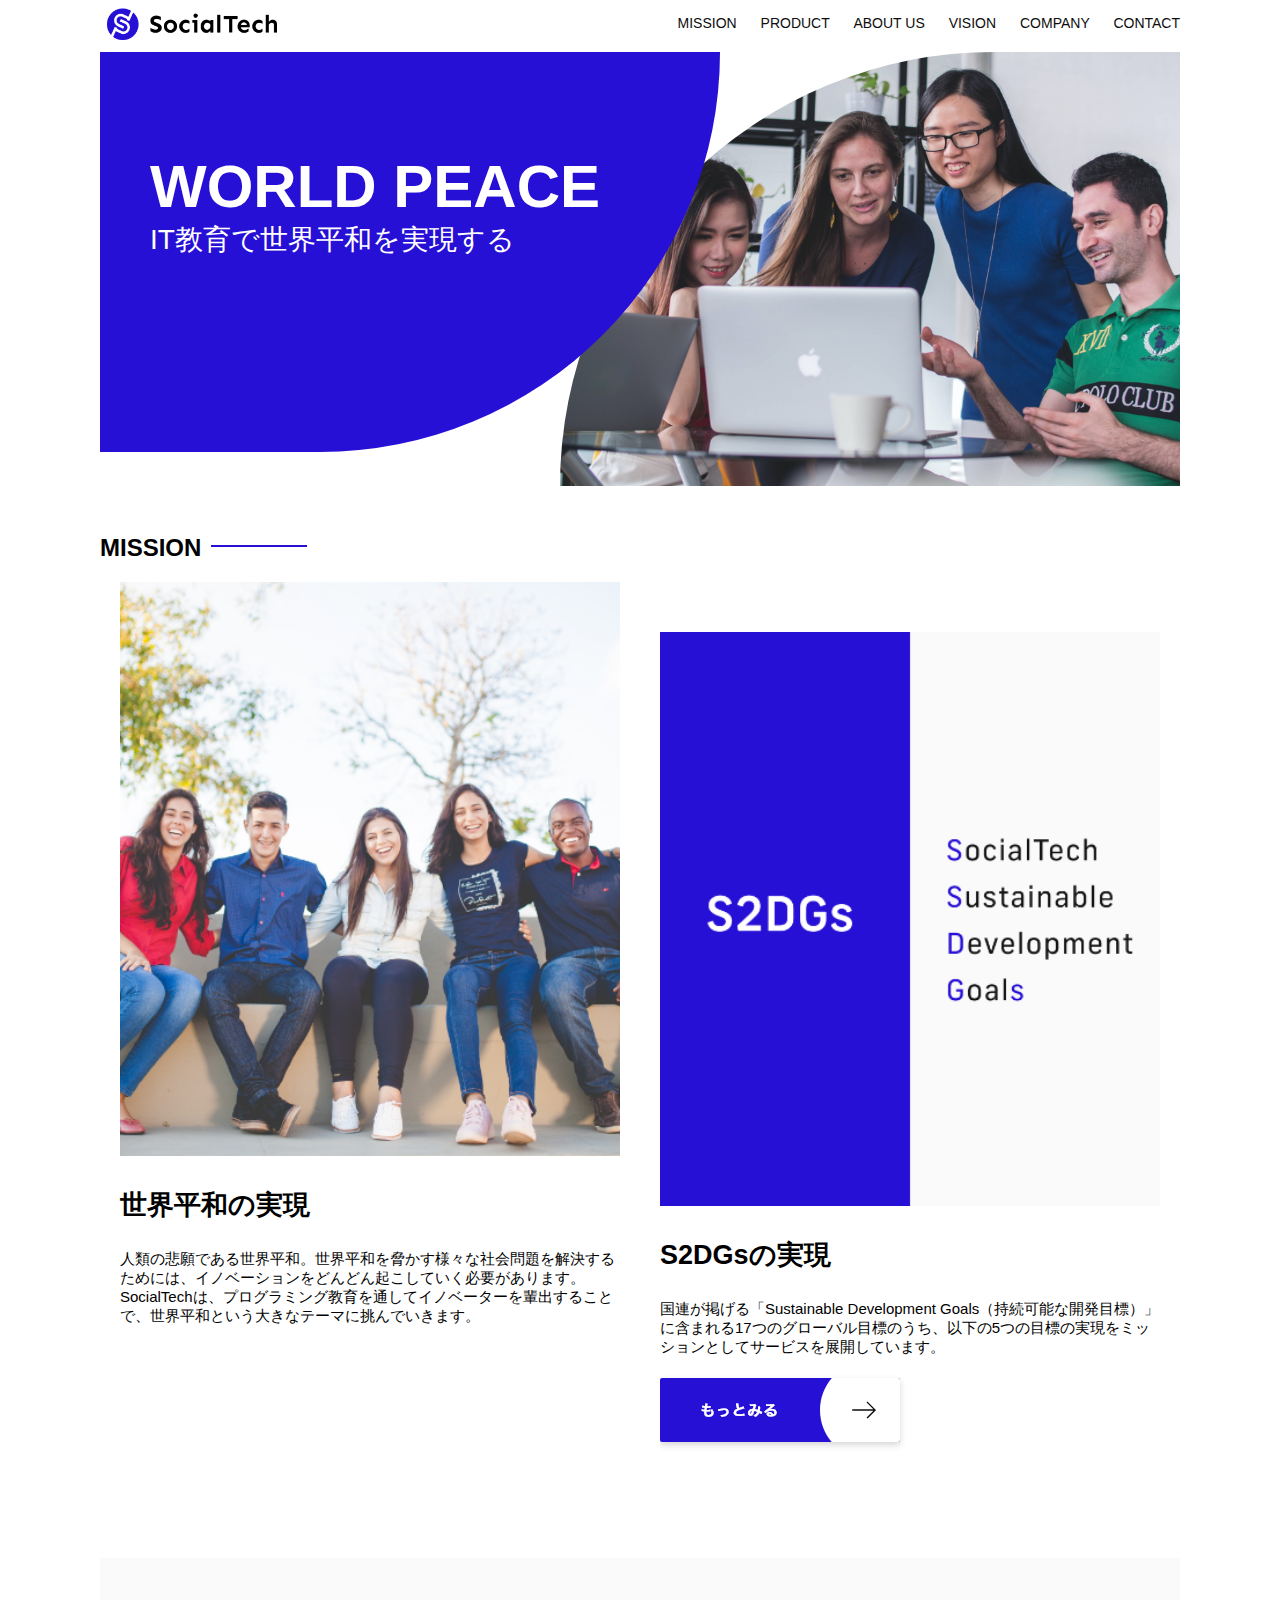
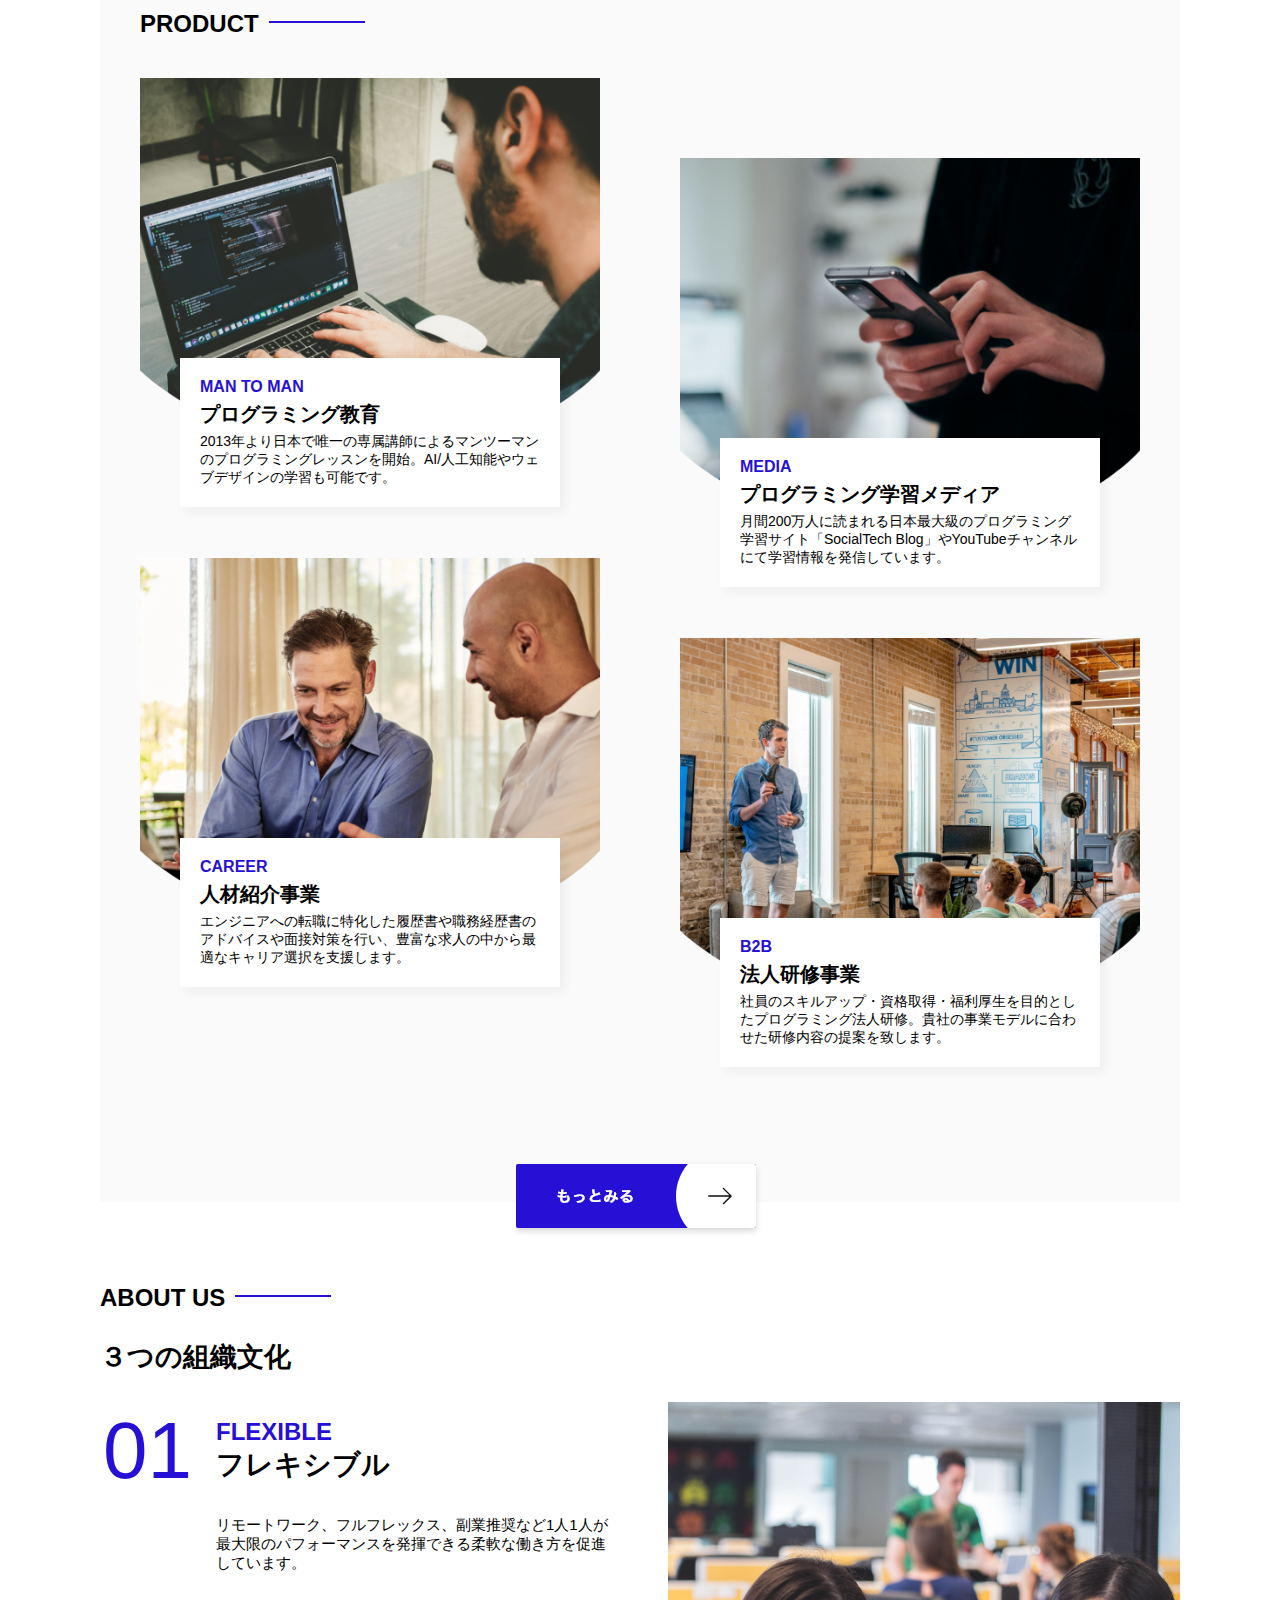
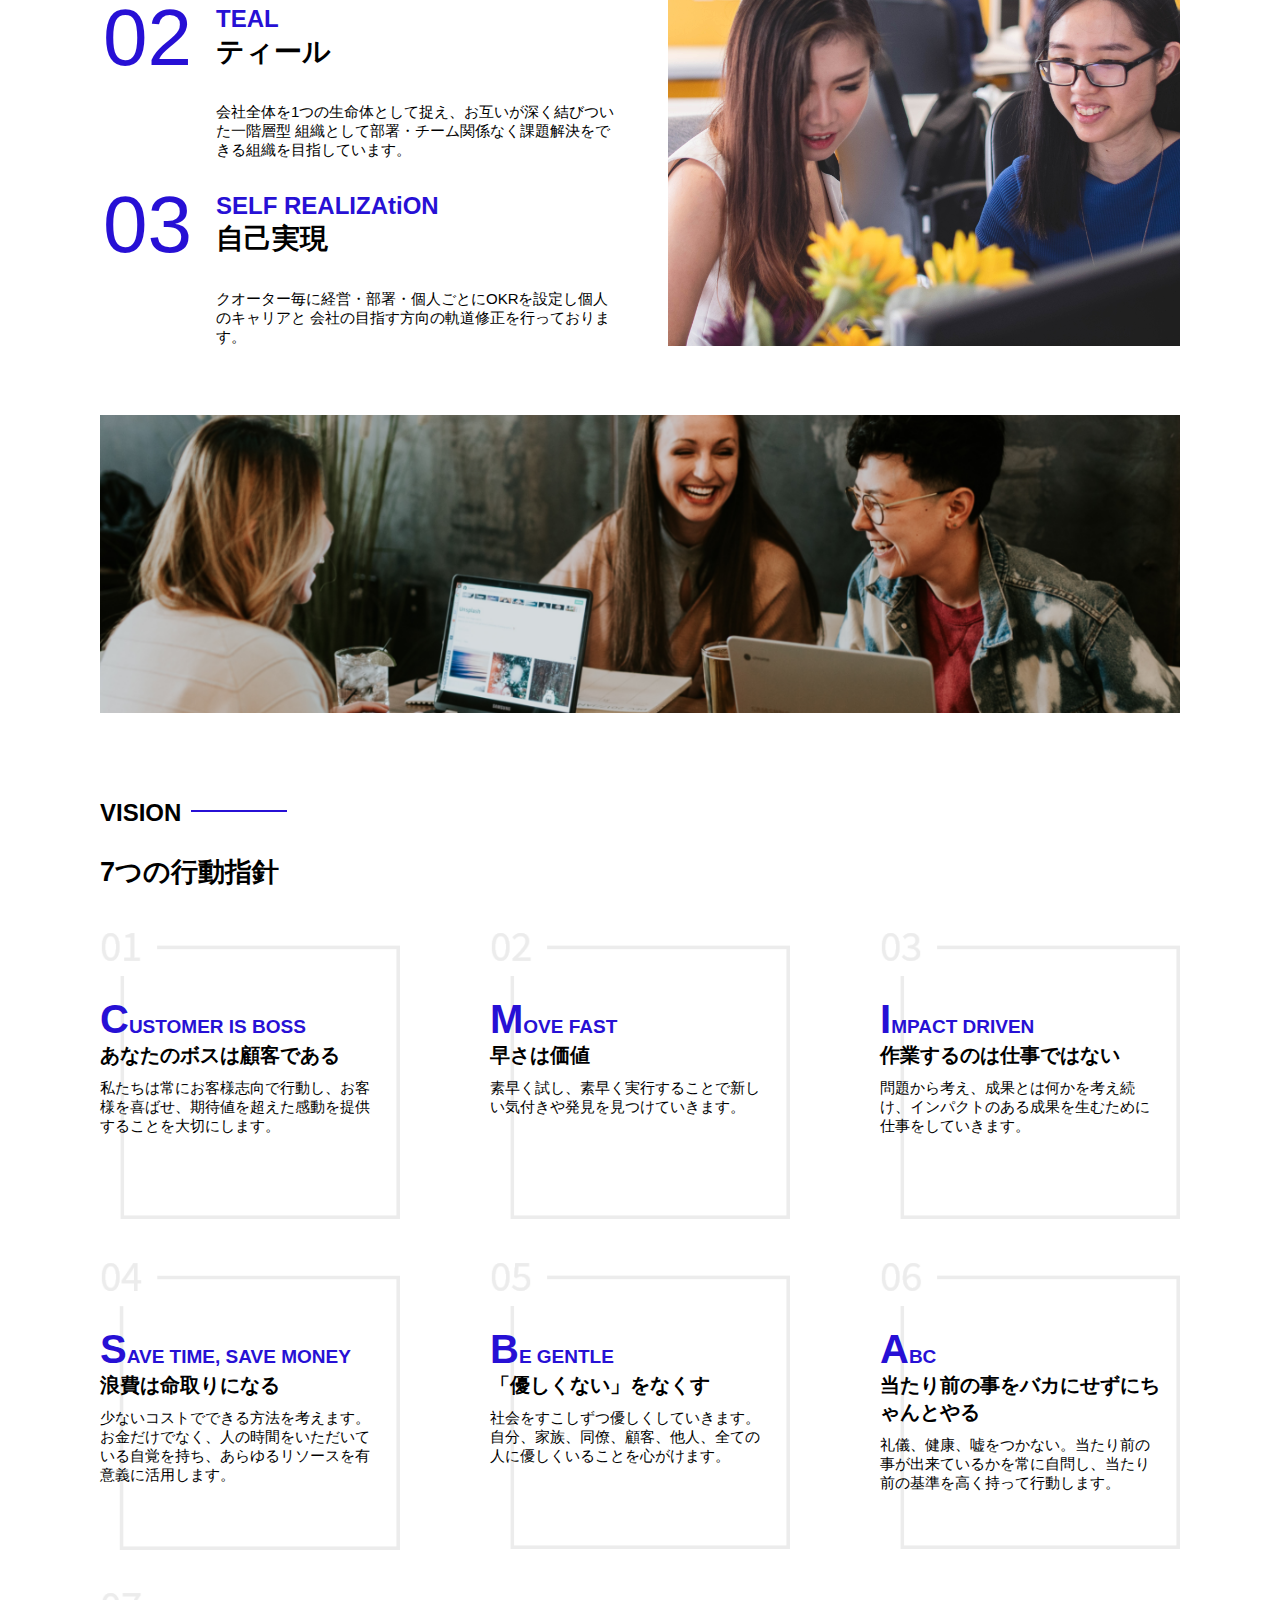
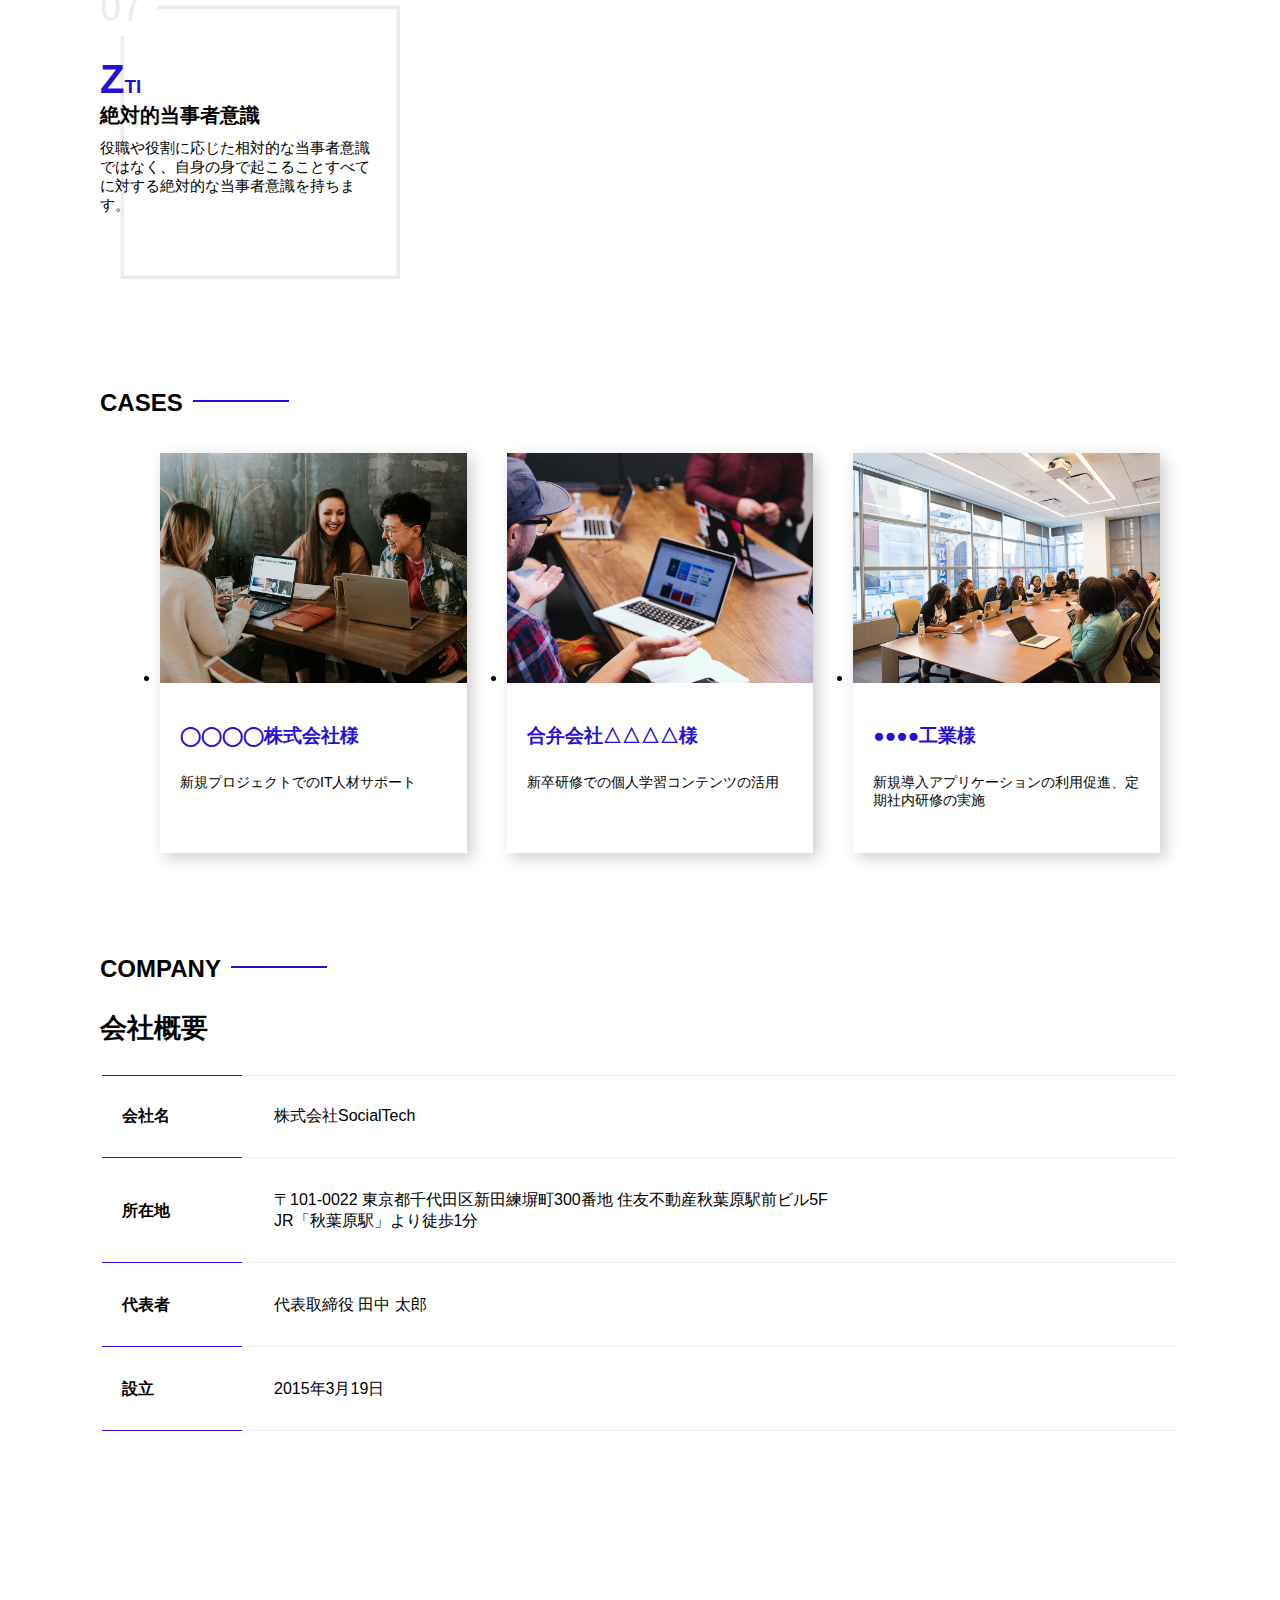
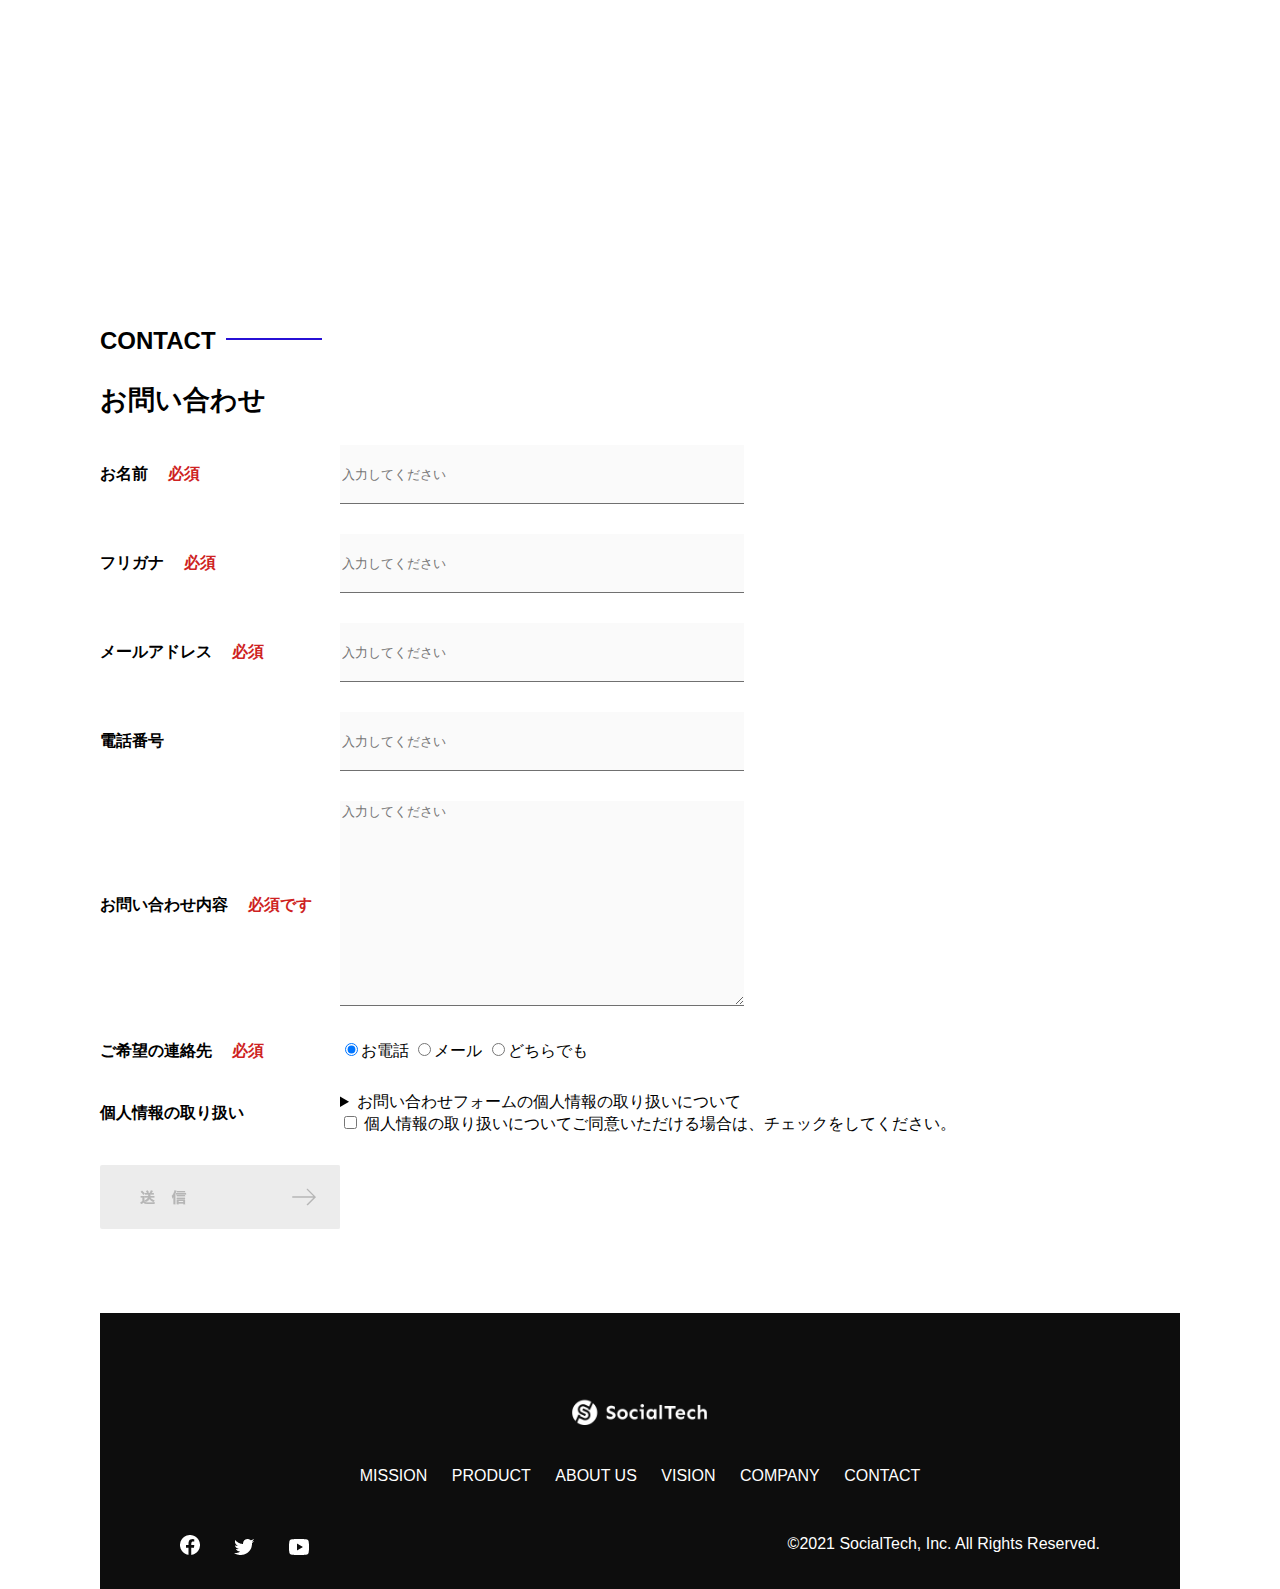
==== kadai_tutorial_output/index.html @ f94f22fb "アップロード" ====
<!DOCTYPE html>
<html>

  <head>
    <title>SocialTech</title>
    <meta charset="UTF-8">
    <meta name="description" content="SocialTechはEdTech業界のリーディングカンパニーを目指します。">
    <meta name="viewport" content="width=device-width, initial-scale=1.0">
    <link rel="stylesheet" href="style.css">
  </head>
  
  <body>
    <!-- ヘッダー -->
    <header>
      <!-- ロゴ -->
      <a href="index.html" id="logo"><img src="images/logo.png" alt="トップページに戻る"></a>
      <!-- PC用ナビゲーション -->
      <nav id="nav-pc">
        <a href="mission.html">MISSION</a>
        <a href="product.html">PRODUCT</a>
        <a href="index.html#aboutus">ABOUT US</a>
        <a href="index.html#vision">VISION</a>
        <a href="index.html#company">COMPANY</a>
        <a href="index.html#contact">CONTACT</a>
      </nav>
      <!-- スマホ用メニューボタン -->
      <img id="menu-sp" src="images/button-menu.png" alt="ナビゲーションを開く" onclick="document.getElementById('nav-sp').style.display = 'block'">
    
       <!-- スマホ用ナビゲーション -->
      <nav id="nav-sp">
        <img id="close" src="images/button-close.png" alt="ナビゲーションを閉じる" onclick="document.getElementById('nav-sp').style.display = 'none'">
        <a id="logo-sp" href="index.html" onclick="document.getElementById('nav-sp').style.display = 'none'"><img src="images/logo-sp.png" alt="トップページに戻る"></a>
        <a class="menu" href="mission.html" onclick="document.getElementById('nav-sp').style.display = 'none'">MISSION</a>
        <a class="menu" href="product.html" onclick="document.getElementById('nav-sp').style.display = 'none'">PRODUCT</a>
        <a class="menu" href="index.html#aboutus" onclick="document.getElementById('nav-sp').style.display = 'none'">ABOUTUS</a>
        <a class="menu" href="index.html#vision" onclick="document.getElementById('nav-sp').style.display = 'none'">VISION</a>
        <a class="menu" href="index.html#company" onclick="document.getElementById('nav-sp').style.display = 'none'">COMPANY</a>
        <a class="menu" href="index.html#contact" onclick="document.getElementById('nav-sp').style.display = 'none'">CONTACT</a>
        <div id="sns">
          <a href="https://www.facebook.com/sejuku2013"><img src="images/button-facebook.png" alt="Facebookのリンク"></a>
          <a href="https://twitter.com/samuraijuku"><img src="images/button-twitter.png" alt="Twitterのリンク"></a>
          <a href="https://www.youtube.com/channel/UCCFOQO5aDK0xXam4cUQXT8g"><img src="images/button-youtube.png" alt="YouTubeのリンク"></a>
        </div>
      </nav>
    </header>
    <!-- メイン -->
    <main>
      <article>
        <!-- メインビジュアル -->
        <section id="main-visual">
          <div id="main-message">
            <h1>WORLD PEACE</h1>
            <p>IT教育で世界平和を実現する</p>
          </div>
          <img src="images/index/index-main.png" alt="PCの周りに集まる多国籍の仲間たち">
        </section>
        <!-- ミッション -->
        <section id="mission">
          <h2 class="index-h2">MISSION</h2>
          <div id="mission-flex">
            <div>
              <img id="mission-photo" src="images/index/index-mission.png" alt="屋外のベンチで写真を撮影する多国籍の仲間たち">
              <h3>世界平和の実現</h3>
              <p>
                人類の悲願である世界平和。世界平和を脅かす様々な社会問題を解決するためには、イノベーションをどんどん起こしていく必要があります。SocialTechは、プログラミング教育を通してイノベーターを輩出することで、世界平和という大きなテーマに挑んでいきます。
              </p>
            </div>
            <div>
              <img id="s2dgs" src="images/index/s2dgs.png" alt="S2DGs">
              <h3>S2DGsの実現</h3>
              <p>国連が掲げる「Sustainable Development Goals（持続可能な開発目標）」に含まれる17つのグローバル目標のうち、以下の5つの目標の実現をミッションとしてサービスを展開しています。</p>
              <a href="mission.html">
                <img src="images/button-more.png" alt="もっとみる">
              </a>
            </div>
          </div>
        </section>
        <!-- プロダクト -->
        <section id="product">
          <h2 class="index-h2">PRODUCT</h2>
          <div>
            <div id="product-left">
              <div>
                <img class="product-photo" src="images/index/index-mantoman.png" alt="PCでコードを書く男性">
                <div class="product-explain">
                  <span>MAN TO MAN</span>
                  <h3>プログラミング教育</h3>
                  <p>2013年より日本で唯一の専属講師によるマンツーマンのプログラミングレッスンを開始。AI/人工知能やウェブデザインの学習も可能です。</p>
                </div>
              </div>
              <div>
                <img class="product-photo" src="images/index/index-career.png" alt="笑顔で話し合う2人の男性">
                <div class="product-explain">
                  <span>CAREER</span>
                  <h3>人材紹介事業</h3>
                  <p>エンジニアへの転職に特化した履歴書や職務経歴書のアドバイスや面接対策を行い、豊富な求人の中から最適なキャリア選択を支援します。</p>
                </div>
              </div>
            </div>
            <div id="product-right">
              <div>
                <img class="product-photo" src="images/index/index-media.png" alt="スマートフォンを操作する人">
                <div class="product-explain">
                  <span>MEDIA</span>
                  <h3>プログラミング学習メディア</h3>
                  <p>月間200万人に読まれる日本最大級のプログラミング学習サイト「SocialTech Blog」やYouTubeチャンネルにて学習情報を発信しています。</p>
                </div>
              </div>
              <div>
                <img class="product-photo" src="images/index/index-b2b.png" alt="講演中の男性とそれを聴く人々">
                <div class="product-explain">
                  <span>B2B</span>
                  <h3>法人研修事業</h3>
                  <p>社員のスキルアップ・資格取得・福利厚生を目的としたプログラミング法人研修。貴社の事業モデルに合わせた研修内容の提案を致します。</p>
                </div>
              </div>
            </div>
          </div>
          <div>
            <a id="product-more" href="product.html">
              <img src="images/button-more.png" alt="もっとみる">
            </a>
          </div>
        </section>
        <!-- ABOUT US -->
        <section id="aboutus">
          <h2 class="index-h2">ABOUT US</h2>
          <h3>３つの組織文化</h3>
          <div>
            <table class="culture-table">
              <tr>
                <td>
                  <span class="culture-num">01</span>
                </td>
                <td>
                  <span class="culture-en">FLEXIBLE</span>
                  <span class="culture-jp">フレキシブル</span>
                </td>
              </tr>
              <tr>
                <td>
                  <!-- 空のセル -->
                </td>
                <td>
                  <p class="culture-description">
                    リモートワーク、フルフレックス、副業推奨など1人1人が最大限のパフォーマンスを発揮できる柔軟な働き方を促進しています。
                  </p>
                </td>
              </tr>
              <tr>
                <td>
                  <span class="culture-num">02</span>
                </td>
                <td>
                  <span class="culture-en">TEAL</span>
                  <span class="culture-jp">ティール</span>
                </td>
              </tr>
              <tr>
                <td>
                  <!-- 空のセル -->
                </td>
                <td>
                  <p class="culture-description">
                    会社全体を1つの生命体として捉え、お互いが深く結びついた一階層型
                    組織として部署・チーム関係なく課題解決をできる組織を目指しています。
                  </p>
                </td>
              </tr>
              <tr>
                <td>
                  <span class="culture-num">03</span>
                </td>
                <td>
                  <span class="culture-en">SELF REALIZAtiON</span>
                  <span class="culture-jp">自己実現</span>
                </td>
              </tr>
              <tr>
                <td>
                  <!-- 空のセル -->
                </td>
                <td>
                  <p class="culture-description">
                    クオーター毎に経営・部署・個人ごとにOKRを設定し個人のキャリアと
                    会社の目指す方向の軌道修正を行っております。
                  </p>
                </td>
              </tr>
            </table>
            <img class="culture-img" src="images/index/index-aboutus1.png" alt="笑顔で話し合う2人の女性">
          </div>
          <img class="culture-img2" src="images/index/index-aboutus2.png" alt="笑顔で話し合う3人の男女">
        </section>
        <!-- VISION -->
        <section id="vision">
          <h2 class="index-h2">VISION</h2>
          <h3>7つの行動指針　</h3>
          <div>
            <div class="vision-box">
              <img src="images/index/vision-01.png" alt="01">
              <span>
                <h4>CUSTOMER IS BOSS</h4>
                <h5>あなたのボスは顧客である</h5>
                <p>私たちは常にお客様志向で行動し、お客様を喜ばせ、期待値を超えた感動を提供することを大切にします。</p>
              </span>
            </div>
            <div class="vision-box">
              <img src="images/index/vision-02.png" alt="02">
              <span>
                <h4>MOVE FAST</h4>
                <h5>早さは価値</h5>
                <p>素早く試し、素早く実行することで新しい気付きや発見を見つけていきます。</p>
              </span>
            </div>
            <div class="vision-box">
              <img src="images/index/vision-03.png" alt="03">
              <span>
                <h4>IMPACT DRIVEN</h4>
                <h5>作業するのは仕事ではない</h5>
                <p>問題から考え、成果とは何かを考え続け、インパクトのある成果を生むために仕事をしていきます。</p>
              </span>
            </div>
            <div class="vision-box">
              <img src="images/index//vision-04.png" alt="04">
              <span>
                <h4>SAVE TIME, SAVE MONEY</h4>
                <h5>浪費は命取りになる</h5>
                <p>少ないコストでできる方法を考えます。お金だけでなく、人の時間をいただいている自覚を持ち、あらゆるリソースを有意義に活用します。</p>
              </span>
            </div>
            <div class="vision-box">
              <img src="images/index/vision-05.png" alt="05">
              <span>
                <h4>BE GENTLE</h4>
                <h5>「優しくない」をなくす</h5>
                <p>社会をすこしずつ優しくしていきます。自分、家族、同僚、顧客、他人、全ての人に優しくいることを心がけます。</p>
              </span>
            </div>
            <div class="vision-box">
              <img src="images/index/vision-06.png" alt="06">
              <span>
                <h4>ABC</h4>
                <h5>当たり前の事をバカにせずにちゃんとやる</h5>
                <p>礼儀、健康、嘘をつかない。当たり前の事が出来ているかを常に自問し、当たり前の基準を高く持って行動します。</p>
              </span>
            </div>
            <div class="vision-box">
              <img src="images/index/vision-07.png" alt="07">
              <span>
                <h4>ZTI</h4>
                <h5>絶対的当事者意識</h5>
                <p>役職や役割に応じた相対的な当事者意識ではなく、自身の身で起こることすべてに対する絶対的な当事者意識を持ちます。</p>
              </span>
            </div>
          </div>
        </section>
        <!-- CASES -->
        <section id="cases">
          <h2 class="index-h2">CASES</h2>
          <ul>
            <li class="case-card">
              <img class="case-img" src="images/index/case-1.png" alt="仲良く語り合う3人">
              <div class="case-info">
                <h4 class="case-name">◯◯◯◯株式会社様</h4>
                <div class="case-content">新規プロジェクトでのIT人材サポート</div>
              </div>
            </li>
            <li class="case-card">
              <img class="case-img" src="images/index/case-2.png" alt="PCでコンテンツを見る">
              <div class="case-info">
                <h4 class="case-name">合弁会社△△△△様</h4>
                <div class="case-content">新卒研修での個人学習コンテンツの活用</div>
              </div>
            </li>
            <li class="case-card">
              <img class="case-img" src="images/index/case-3.png" alt="社内研修中の会議室">
              <div class="case-info">
                <h4 class="case-name">●●●●工業様</h4>
                <div class="case-content">新規導入アプリケーションの利用促進、定期社内研修の実施</div>
              </div>
            </li>
          </ul>
        </section>
        <!-- COMPANY -->
        <section id="company">
          <h2 class="index-h2">COMPANY</h2>
          <h3>会社概要</h3>
          <table id="company-table">
            <tr>
              <th class="tableheader-first">会社名</th>
              <td class="cell-first">株式会社SocialTech</td>
            </tr>
            <tr>
              <th class="tableheader">所在地</th>
              <td class="cell">〒101-0022 東京都千代田区新田練塀町300番地 住友不動産秋葉原駅前ビル5F<br>JR「秋葉原駅」より徒歩1分</td>
            </tr>
            <tr>
              <th class="tableheader">代表者</th>
              <td class="cell">代表取締役 田中 太郎</td>
            </tr>
            <tr>
              <th class="tableheader">設立</th>
              <td class="cell">2015年3月19日</td>
            </tr>
          </table>
          <iframe
            src="https://www.google.com/maps/embed?pb=!1m18!1m12!1m3!1d3240.068855133681!2d139.77207767578852!3d35.69992317258122!2m3!1f0!2f0!3f0!3m2!1i1024!2i768!4f13.1!3m3!1m2!1s0x60188fee13660e23%3A0x77137876edf742ac!2z5L2P5Y-L5LiN5YuV55Sj56eL6JGJ5Y6f6aeF5YmN44OT44Or!5e0!3m2!1sja!2sjp!4v1706362289343!5m2!1sja!2sjp" width="600" height="450" 
            style="border:0;" allowfullscreen="" loading="lazy" referrerpolicy="no-referrer-when-downgrade">
          </iframe>
        </section>
        <!-- お問い合わせフォーム -->
        <section id="contact">
          <h2 class="index-h2">CONTACT</h2>
          <h3>お問い合わせ</h3>
          <form>
            <div>
              <div class="contact-heading">
                <label class="contact-label">お名前<span class="contact-span">必須</span></label>
              </div>
              <div>
                <input type="text" name="name" placeholder="入力してください" class="contact-textbox">
              </div>
            </div>
            <div>
              <div class="contact-heading">
                <label class="contact-label">フリガナ<span class="contact-span">必須</span></label>
              </div>
              <div>
                <input type="text" name="hurigana" placeholder="入力してください" class="contact-textbox">
              </div>
            </div>
            <div>
              <div class="contact-heading">
                <label class="contact-label">メールアドレス<span class="contact-span">必須</span></label>
              </div>
              <div>
                <input type="text" name="email" placeholder="入力してください" class="contact-textbox">
              </div>
            </div>
            <div>
              <div class="contact-heading">
                <label class="contact-label">電話番号</label>
              </div>
              <div>
                <input type="text" name="tel" placeholder="入力してください" class="contact-textbox">
              </div>
            </div>
            <div>
              <div class="contact-heading">
                <label class="contact-label">お問い合わせ内容<span class="contact-span">必須です</span></label>
              </div>
              <div>
                <textarea class="contact-textarea" placeholder="入力してください" name="message"></textarea>
              </div>
            </div>
            <div>
              <div class="contact-heading">
                <label class="contact-label">ご希望の連絡先<span class="contact-span">必須</span></label>
              </div>
              <div>
                <input class="radiobutton" type="radio" value="tel" name="contact" checked><label>お電話</label>
                <input class="radiobutton" type="radio" value="mail" name="contact"><label>メール</label>
                <input class="radiobutton" type="radio" value="both" name="contact"><label>どちらでも</label>
              </div>
            </div>
            <div>
              <div class="contact-heading">
                <label class="contact-label">個人情報の取り扱い</label>
              </div>
              <div>
                <details>
                  <summary>お問い合わせフォームの個人情報の取り扱いについて</summary>
                  <div>
                    <span>１．組織の名称又は氏名</span><br>
                    株式会社SocialTech<br><br>
                    <span>２．個人情報保護管理者（若しくはその代理人）の氏名又は職名、所属及び連絡先
                      鈴木 一郎 コーポレート部</span><br>
                    メールアドレス：samurai@example.com<br>
                    TEL：03-1234-5678<br>
                    <span>３．個人情報の利用目的</span><br>
                    ・本サービス及び本サービスに関連する情報の提供又はそれらに関する連絡のため<br>
                    ・ユーザーの本人確認のため<br>
                    ・当社サービスのご案内のため<br>
                    ・当社の商品等の広告または宣伝（電子メールによるものを含むものとします。）<br><br>
                    <span>４．個人情報の取り扱い業務の委託</span><br>
                    個人情報の取扱業務の全部または一部を外部に業務委託する場合があります。<br>
                    その際、弊社は、個人情報を適切に保護できる管理体制を敷き実行していることを条件として<br>
                    委託先を厳選したうえで、機密保持契約を委託先と締結し、お客様の個人情報を厳密に管理させます。<br><br>
                    <span>５．個人情報の開示等の請求</span><br>
                    お客様は、弊社に対してご自身の個人情報の開示等（利用目的の通知、開示、内容の訂正・追加・削除、利用の停止または消去、第三者への提供の停止）に関して、当社問合わせ窓口に申し出ることができます。<br>
                    その際、弊社はお客様ご本人を確認させていただいたうえで、合理的な期間内に対応いたします。<br><br>
                    なお、個人情報に関する弊社問合わせ先は、次の通りです。<br><br>
                    株式会社SocialTech　個人情報問合せ窓口<br>
                    〒101-0022 東京都千代田区神田練塀町300番地 住友不動産秋葉原駅前ビル5F<br>
                    メールアドレス：samurai@example.com　TEL：03-1234-5678<br><br>
                    <span>６．個人情報を提供されることの任意性について</span><br><br>
                    お客様がご自身の個人情報を弊社に提供されるか否かは、お客様のご判断によりますが、もしご提供されない場合には、適切なサービスが提供できない場合がありますので予めご了承ください。
                  </div>
                </details>
                <input type="checkbox" name="agree">
                <span>個人情報の取り扱いについてご同意いただける場合は、チェックをしてください。</span>
              </div>
            </div>
            <input type="image" src="images/button-submit.png" alt="送信する">
          </form>
        </section>
      </article>
      <footer>
        <div id="footer-logo">
          <img src="images/logo-sp.png" alt="SocialTech">
        </div>
        <div id="footer-link">
          <a href="mission.html">MISSION</a>
          <a href="product.html">PRODUCT</a>
          <a href="index.html#aboutus">ABOUT US</a>
          <a href="index.html#vision">VISION</a>
          <a href="index.html#company">COMPANY</a>
          <a href="index.html#contact">CONTACT</a>
        </div>
        <div id="sns-footer">
          <a href="https://www.facebook.com/sejuku2013"><img src="images/button-facebook.png" alt="Facebookのリンク"></a>
          <a href="https://twitter.com/samuraijuku"><img src="images/button-twitter.png" alt="Twitterのリンク"></a>
          <a href="https://www.youtube.com/channel/UCCFOQO5aDK0xXam4cUQXT8g"><img src="images/button-youtube.png" alt="YouTubeのリンク"></a>
          <span id="copyright">&copy;2021 SocialTech, Inc. All Rights Reserved.</span>
        </div>
      </footer>
    </main>
  </body>

</html>
---- kadai_tutorial_output/style.css ----
/* PC、スマホ共通スタイル */
body{
  font-family: "Source Sans Pro", "Hiragino Kaku Gothic ProN", Meiryo, Arial, sans-serif;
}

p{
  font-size: 15px;
}

/*===========
PC用のスタイル
===========*/
/* 画面幅が768pxのとき */
@media screen and (min-width: 768px){
/* 横幅設定 */
body{
  max-width: 1080px;
  min-width: 960px;
  margin: 0 auto;
}

/* ヘッダー */

header{
  display: flex;
  justify-content: space-between;
}

/* ナビゲーションのレイアウト */
#nav-pc{
  font-size: 14px;
  padding-top: 15px;
}

/* ナビゲーションのリンクの装飾設定 */
#nav-pc > a{
  text-decoration: none;
  margin-left: 20px;
}
#nav-pc > a:link{
  color: #0d0d0d;
}
#nav-pc > a:visited{
  color: #0d0d0d;
}
#nav-pc > a:hover {
  color: #0d0d0d;
  text-decoration: underline;
}
#nav-pc > a:active {
  color: #0d0d0d;
}

/* メインビジュアル */
#main-visual{
  position: relative;
  height: 400px;
}

#main-message{
  position: absolute;
  top: 0px;
  left: 0px;
  background-color: #2710d5;
  color: #ffffff;
  border-radius: 0 0 476px 0;
  max-width: 620px;
  height: 100%;
  width: 100%;
  z-index: 11;
}

#main-message > h1{
  font-size: 60px;
  font-weight: bold;
  margin: 100px 0 0 50px;
}
#main-message > p{
  font-size: 28px;
  margin: 0 0 0 50px;
}

#main-visual > img{
  max-width: 620px;
  border-radius: 476px 0 0 0;
  position: absolute;
  top: 0;
  right: 0;
  z-index: 10;
}

/* 見出し */
h2{
  margin: 40px 0 0 0;
}

h2::after{
  content: url("images/line.png");
  margin-left: 10px;
}

h3{
  font-size: 27px;
}

/* ミッション */
#mission{
  margin: 80px auto;
  width: 100%;
}

#mission-flex{
  width: 100%;
  display: flex;
}

#mission-flex > div{
  width: 50%;
  margin: 20px;
}

#mission-photo{
  width: 100%;
}

#s2dgs{
  margin-top: 50px;
  width: 100%;
}

/* プロダクト */
#product{
  background-color: #fafafa;
  margin: 80px 0;
  padding: 10px 40px 0 40px;
}

/* 外枠 */
#product > div{
  margin-top: 40px;
  display: flex;
}

/* 左のカラム */
#product-left{
  width: 50%;
  margin-right: 20px;
}

#product-right{
  width: 50%;
  margin-left: 20px;
  margin-top: 80px;
}

/* 右のカラム */
#product-right{
  width: 50%;
  margin-left: 20px;
  margin-top: 80px;
}

/* 画像+説明の枠 */
#product-left > div{
  position: relative;
  height: 480px;
  margin-right: 20px;
}
#product-right > div{
  position: relative;
  height: 480px;
  margin-left: 20px;
}

/* 画像 */
.product-photo{
  width: 100%;
}

/* 説明文の枠 */
.product-explain{
  background-color: #ffffff;
  position: absolute;
  left: 0;
  top: 280px;
  margin: 0 40px;
  padding: 20px;
  box-shadow: 5px 5px 10px rgba(0, 0, 0, 0.05);
}

/* 説明文の英語　*/
.product-explain > span{
  color: #2710d5;
  font-weight: bold;
  font-size: 16px;
  margin: 0;
}

/* 説明文の見出し */
.product-explain > h3{
  font-size: 20px;
  margin: 5px 0;
}

/* 説明文 */
.product-explain > p{
  font-size: 14px;
  margin: 0;
}

/* 「もっとみる」ボタン */
#product-more{
  margin: 0 auto -42px auto;
}

/* ABOUT US */
#aboutus{
  margin: 80px auto;
}

/* 3つの組織文化と画像を入れる枠 */
#aboutus > div{
  display: flex;
}

/* 画像 */
.culture-img{
  width: 100%;
  align-self: flex-start;
}

.culture-img2{
  margin-top: 50px;
  width: 100%;
}

/* 3つの組織文化の表 */
.culture-table{
  margin-right: 50px;
}

/* 番号 */
.culture-num{
  font-size: 80px;
  color: #2710d5;
  margin: 0 20px 0 0;
}

/* 組織文化英語 */
.culture-en{
  color: #2710d5;
  font-weight: bold;
  font-size: 24px;
  display: block;
}

/* 組織文化日本語 */
.culture-jp{
  font-size: 28px;
  font-weight: bold;
}

/* 説明文 */
.culture-discription{
  margin: 0;
}

/* ビジョン */
#vision{
  margin: 80px auto;
}

/* セクション内の外枠 */
#vision > div{
  width: 100%;
  display: flex;
  justify-content: space-between;
  flex-wrap: wrap;
}

/* 7つの行動指針の枠 */
.vision-box{
  width: 300px;
  height: 300px;
  margin-bottom: 30px;
  position: relative;
}

.vision-box > img{
  width: 100%;
  height: auto;
  position: absolute;
  top: 0;
  left: 0;
  z-index: 30;
}

.vision-box > span{
  position: absolute;
  top: 0;
  left: 0;
  z-index: 31;
  margin-right: 20px;
}

.vision-box > span > h4{
  color: #2710d5;
  font-size: 19px;
  margin: 80px 0 0 0;
}

.vision-box > span > h4::first-letter{
  font-size: 40px;
}

.vision-box > span > h5{
  font-size: 20px;
  margin: 0;
}

.vision-box > span > p{
  margin: 10px 0 0 0;
}

/* 会社概要 */
#company{
  margin: 80px auto;
}

#company-table{
  width: 100%;
}

.tableheader{
  text-align: left;
  padding: 20px;
  border-bottom: 1px solid #2710d5;
  width: 100px;
}

.tableheader-first{
  text-align: left;
  padding: 20px;
  border-top: 1px solid #2710d5;
  border-bottom: 1px solid #2710d5;
  width: 100px;
}

.cell{
  padding: 30px;
  border-bottom: 1px solid #ececec;
}

.cell-first{
  padding: 30px;
  border-top: 1px solid #ececec;
  border-bottom: 1px solid #ececec;
}

#company > iframe{
  width: 100%;
  height:368px;
  margin-top: 40px;
}

/* お問い合わせ */
#contact{
  margin: 80px auto;
}

/* 外枠 */
#contact > form > div{
  display: flex;
  flex-direction: row;
  flex-wrap: wrap;
  padding-bottom: 30px;
}

/* 左列の見出し */
.contact-heading{
  width: 240px;
  align-self: center;
}

/* 見出しのラベル */
.contact-label{
  font-weight: bold;
}

/* 必須 */
.contact-span{
  color: #ce2222;
  margin: 0 0 0 20px;
  font-weight: bold;
}

/* テキストボックス */
.contact-textbox{
  border-top: 0;
  border-right: 0;
  border-left: 0;
  border-bottom: 1px solid #707070;
  background-color: #fafafa;
  width: 400px;
  height: 56px;
}

/* お問い合わせ内容のテキストエリア */
.contact-textarea{
  border-top: 0;
  border-right: 0;
  border-left: 0;
  border-bottom: 1px solid #707070;
  background-color: #fafafa;
  width: 400px;
  height: 200px;
}

/* 個人情報の取り扱い */
details{
  width: 700px;
}
details > div{
  background-color: #fafafa;
  padding: 20px;
}
details > div > span{
  font-weight: bold;
}

/* フッター */
footer{
  background-color: #0d0d0d;
  text-align: center;
  padding: 80px 80px 30px 80px;
}

#footer-logo{
  margin-bottom: 30px;
}

#footer-link{
  margin-bottom: 50px;
}
#footer-link > a{
  text-decoration: none;
  margin: 10px;
}
#footer-link > a:link{
  color: #fff;
}
#footer-link > a:visited{
  color: #fff;
}
#footer-link > a:hover{
  color: #fff;
  text-decoration: underline;
}
#footer-link > a:active{
  color: #fff;
}

#sns-footer{
  text-align: left;
  width: 100%;
}

#sns-footer > a{
  margin-right: 30px;
}

#copyright{
  color: #fff;
  float: right;
}

/* CASES */
#cases{
  margin: 40px 0;
  width: 100%;
}

#cases > ul{
  display: flex;
}

.case-card{
  width: 33%;
  margin: 20px;
  background-color: #fff;
  min-height: 400px;
  box-shadow: 5px 5px 15px rgba(0, 0, 0, 0.2);
}

.case-img{
  width: 100%;
}

.case-info{
  padding: 10px 20px;
}

.case-name{
  color: #2710d5;
  font-size: 19px;
}

.case-content{
  font-size: 14px;
}
#nav-sp,
#menu-sp{
  display: none;
}

/* mission.html用スタイル */
/* ミッションのメインビジュアル */
#mission-main{
  height: 496px;
  width: 100%;
  background-image: url("images/mission/mission-main.png");
  background-repeat: no-repeat;
  background-position-y: center;
}

#mission-title{
  background-color: #2710d5;
  width: 368px;
  color: #fff;
  height: 496px;
  border-radius: 0 248px 248px 0;
  position: relative;
}

#mission-title > h1{
  position: absolute;
  top: 0;
  left: 100px;
  font-size: 80px;
}

#mission-title > span{
  position: absolute;
  top: 200px;
  left: 100px;
  font-size: 26px;
}

#mission-title > div{
  position: absolute;
  top: 350px;
  left: 100px;
  font-size: 16px;
}

#mission-s2dgs{
  width: 100%;
  margin: 20px;
}

.mission-h2{
  color: #2710d5;
  font-size: 40px;
}

.mission-h2::after{
  content: none;
}

#mission-5goals{
  margin: 20px;
  display: flex;
}

#mission-5goals > div{
  flex-grow: 1;
  padding: 20px;
}

#mission-5goals > div > div{
  margin-bottom: 40px;
}

.fivegoals-image-right{
  float: right;
  margin: 20px;
}

.fivegoals-image-left{
  margin: 20px;
  float: left;
}

.fivegoals-number{
  color: #2710d5;
  font-size: 48px;
  margin: 0;
}

.fivegoals-h3{
  font-size: 28px;
  margin: 0;
}

.fivegoals-p{
  margin: 0;
}

/* プロダクトページ */
#product-main{
  height: 496px;
  width: 100%;
  background-image: url("images/product/product-main.png");
  background-repeat: no-repeat;
  background-position-y: center;
}

#product-title{
  background-color: #2710d5;
  width: 368px;
  color: #fff;
  height: 496px;
  border-radius: 0 248px 248px 0;
  position: relative;
}

#product-title > h1{
  position: absolute;
  top: 0;
  left: 100px;
  font-size: 80px;
}

#product-title > span{
  position: absolute;
  top: 200px;
  left: 100px;
  font-size: 16px;
}

#product-title > div{
  position: absolute;
  top: 350px;
  left: 100px;
  font-size: 16px;
}

/* セクション1 */
.product-section1{
  position: relative;
  margin: 20px;
  height: 340px;
}

.product-section1 > img{
  position: absolute;
  top: 0;
  left: 0;
  width: 450px;
  margin: 0 40px 30px 0;
  border-radius: 0 432px 0 0;
}

.product-section1 > div{
  position: absolute;
  top: 0;
  left: 480px;
}

/* セクション2 */
.product-section2{
  position: relative;
  margin: 20px;
  height: 340px;
}

.product-section2 > img{
  position: absolute;
  top: 0;
  right: 0;
  width: 450px;
  margin: 0 0 30px 40px;
  border-radius: 432px 0 0 0;
}

.product-section2 > div{
  width: 500px;
  position: absolute;
  top: 0;
  left: 0;
}

.product-h2{
  color: #2710d5;
  font-size: 24px;
  margin: 0;
}

.product-h3{
  font-size: 28px;
  margin: 0;
}

}

  /*====================
  スマートフォン用のスタイル
  =====================*/
  @media screen and (max-width: 767px){
    body{
      min-width: 375px;
      margin: 0px;
    }

    /* PC用ナビゲーション非表示 */
    #nav-pc{
      display: none;
    }

    /* ハンバーガーメニュー */
    #menu-sp{
      float: right;
      padding: 0;
    }

    /* スマホ用ナビゲーションの表示切替 */
    /* 初期状態、レイアウトと非表示設定 */
    #nav-sp{
      background-color: #2710d5;
      position: absolute;
      left: 0;
      top: 0;
      width: 100%;
      height: 100%;
      display: none;
      z-index: 100;
    }

    /* ×ボタン */
    #close {
      position: absolute;
      top: 20px;
      right: 20px;
    }

    /* ナビゲーションメニュー用ロゴ */
    #logo-sp {
      margin: 80px 0 30px 20px;
    }

    /* ナビゲーションのリンクの装飾設定 */
    #nav-sp > a {
      display: block;
    }
    #nav-sp > a:link {
      color: #ffffff;
    }
    #nav-sp > a:visited {
      color: #ffffff;
    }
    #nav-sp > a:hover {
      color: #ffffff;
      text-decoration: underline;
    }
    #nav-sp > a:active {
      color: #ffffff;
    }
    #nav-sp > .menu {
      text-decoration: none;
      display: block;
      margin: 0 20px;
      height: 44px;
      font-size: 16px;
      background-image: url("images/arrow.png");
      background-repeat: no-repeat;
      background-position: right top;
    }

    #sns {
      position: absolute;
      bottom: 20px;
      left: 20px;
    }
    #sns > a {
      margin-right: 30px;
    }

    /* メインビジュアル */
    #main-visual{
      position: relative;
      height: 470px;
      width: 100%;
      overflow: hidden;
    }
    #main-visual > div{
      position: absolute;
      top: 0;
      left: 0;
      background-color: #2710d5;
      color: white;
      border-radius: 0 0 476px 0;
      text-align: center;
      height: 280px;
      width: 100%;
      z-index: 11;
    }
    #main-visual > div > h1{
      font-size: 28px;
      margin: 90px 0 0 0;
    }

    #main-visual > div > p{
      margin: 0;
    }

    #main-visual > img{
      width: 100%;
      border-radius: 476px 0 0 0;
      z-index: 10;
      position: absolute;
      bottom: 0;
      right: 0;
    }

    /* 見出し */
    h2::after{
      content: url(images/line.png);
      margin-left: 10px;
    }

    h3{
      font-size: 24px;
      margin: 10px 0 0 0;
    }

    /* ミッション */
    #mission{
      margin: 20px;
    }

    #mission-photo{
      width: 100%;
    }

    #s2dgs{
      width: 100%;
    }

    /* プロダクト */
    #product{
      background-color: #fafafa;
      padding-top: 10px;
    }
    #product h2{
      margin-left: 20px;
    }
    /* 外枠 */
    /* 左右のカラム スマホでは縦並び */
    #product-left,
    #product-right{
      margin-right: 20px;
      margin-left: 20px;
    }

    /* 画像＋説明の枠 */
    #product-left > div,
    #product-right > div {
      position: relative;
      height: 540px;
    }
    
    /* 説明文の枠 */
    .product-explain {
      background-color: #ffffff;
      position: absolute;
      left: 0;
      bottom: 50px;
      padding: 20px;
      box-shadow: 5px 5px 10px rgba(0, 0, 0, 0.05);
    }
    
    .product-explain > span {
      color: #2710d5;
      font-weight: bold;
      font-size: 16px;
      margin: 0px;
    }
    
    .product-explain > h3 {
      margin: 10px 0 10px 0;
    }

    /* 画像 */
    .product-photo{
      width: 100%;
    }

    #product-more > img{
      margin: 0 0 -42px 20px;
    }

    /* ABOUT US */
    #aboutus{
      margin: 80px 20px;
    }

    #aboutus > div{
      display: flex;
      flex-direction: column;
    }

    .culture-table{
      width: 100%;
      padding-right: 20px;
      order: 2;
    }
    .culture-img{
      width: 100%;
      order: 1;
    }
    .culture-img2{
      width: 100%;
    }
    
    .culture-num {
      font-size: 80px;
      color: #2710d5;
    }
  
    .culture-en {
      color: #2710d5;
      font-weight: bold;
      font-size: 24px;
      display: block;
    }
  
    .culture-jp {
      display: block;
    }
  
    .culture-description {
      margin: 0;
    }

    /* ヴィジョン */
    #vision{
      margin: 80px 20px;
    }

    .vision-box{
      width: 300px;
      height: 300px;
      margin-bottom: 30px;
      position: relative;
    }

    .vision-box > img{
      width: 100%;
      height: auto;
      position: absolute;
      top: 0;
      left: 0;
      z-index: 30;
    }

    .vision-box > span{
      position: absolute;
      top: 0;
      left: 0;
      z-index: 31;
      margin-right: 20px;
    }

    .vision-box > span > h4{
      color: #2710d5;
      font-size: 19px;
      margin: 60px 0 0 0;
    }

    .vision-box > span > h5{
      font-size: 20px;
      margin: 0;
    }

    .vision-box > span > p{
      margin: 10px 0 0 0;
    }

    /* 会社概要 */
    #company {
     margin: 0 20px 0 20px;
    }

    #company > h3 {
     margin-bottom: 20px;
    }
    #company > table {
      width: 100%;
    }
  
    .tableheader-first {
      text-align: left;
      padding: 20px;
      border-bottom: 1px solid #2710d5;
      border-top: 1px solid #2710d5;
      width: 50px;
    }
    .tableheader {
      text-align: left;
      padding: 20px;
      border-bottom: 1px solid #2710d5;
      width: 50px;
    }
  
    .cell {
      padding: 20px;
      border-bottom: 1px solid #ececec;
    }
    .cell-first {
      padding: 20px;
      border-bottom: 1px solid #ececec;
      border-top: 1px solid #ececec;
    }
  
    #company > iframe {
      width: 100%;
      height: 240px;
      margin: 40px 0 0 0;
    }

    /* お問い合わせ */
   #contact {
      margin: 80px 20px 80px 20px;
    }

    #contact > h3 {
      margin-bottom: 20px;
    }

    #contact > form > div {
      margin-bottom: 20px;
    }

    .contact-heading {
      margin-bottom: 20px;
    }

    /* ラベル */
    .contact-label {
      font-weight: bold;
    }

    /* 必須 */
    .contact-span {
      color: #ce2222;
      margin: 0 0 0 20px;
      font-weight: bold;
    }

    .contact-textbox {
      height: 56px;
      border-top: 0;
      border-left: 0;
      border-right: 0;
      background-color: #fafafa;
      border-bottom-color: #707070;
      border-bottom-width: 1px;
      border-style: solid;
      min-width: 300px;
      width: 100%;
    }

    .contact-textarea {
      height: 150px;
      border-top: 0;
      border-left: 0;
      border-right: 0;
      background-color: #fafafa;
      width: 100%;
    }

    .radiobutton {
      margin-bottom: 20px;
    }

    .radiobutton + label::after {
      content: "\A";
      white-space: pre;
    }

    /* フッター */
    footer {
      background-color: #0d0d0d;
      padding: 30px 20px 50px 20px;
    }

    #footer-logo {
      margin-bottom: 30px;
    }

    #footer-link {
      margin-bottom: 50px;
    }
    #footer-link > a {
      text-decoration: none;
      margin: 0 20px 30px 0;
      display: block;
      background-image: url("images/arrow.png");
      background-repeat: no-repeat;
      background-position: right top;
    }
    #footer-link > a:link {
      color: #ffffff;
    }
    #footer-link > a:visited {
      color: #ffffff;
    }
    #footer-link > a:hover {
      color: #ffffff;
      text-decoration: underline;
    }
    #footer-link > a:active {
      color: #ffffff;
    }

    #sns-footer > a {
      margin-right: 30px;
    }

    #copyright {
      font-size: 12px;
      display: block;
      margin-top: 30px;
      color: #ffffff;
    }

    /* mission.html用スタイル */
    /* ミッションのメインビジュアル */
    #mission-main{
      height: 256px;
      width: 100%;
      background-image: url("images/mission/mission-main.png");
      background-repeat: no-repeat;
      background-position-y: center;
      background-size: auto 208px;
    }

    #mission-title{
      background-color: #2710d5;
      width: 136px;
      color: #fff;
      height: 256px;
      border-radius: 0 248px 248px 0;
      position: relative;
    }

    #mission-title > h1{
      position: absolute;
      top: 0;
      left: 20px;
      font-size: 40px;
    }

    #mission-title > span{
      position: absolute;
      top: 110px;
      left: 20px;
      font-size: 18px;
    }

    #mission-title > div{
      position: absolute;
      top: 180px;
      left: 20px;
      font-size: 13px;
    }

    /* ミッションページ S2DGsの設定 */
    #mission-s2dgs{
      margin: 20px;
    }

    .mission-h2{
      color: #2710d5;
      font-size: 38px;
      margin: 0;
    }

    .mission-h2::after{
      content: none;
    }

    #mission-s2dgs > img{
      width: 100%;
    }

    /* ミッションページ　5Goalsの設定 */
    #mission-5goals{
      margin: 20px;
    }

    #mission-5goals > div > div{
      margin-bottom: 40px;
    }

    #s2dgs-image{
      width: 100%;
    }

    .fivegoals-image-right{
      margin: 20px auto;
      display: block;
    }

    .fivegoals-image-left{
      margin: 20px auto;
      display: block;
    }

    .fivegoals-number{
      color: #2710d5;
      font-size: 48px;
      margin: 0;
    }

    .fivegoals-h3{
      font-size: 28px;
      margin: 0;
    }

    .fivegoals-p{
      margin: 0;
    }

    /* プロダクトページ */
    #product-main{
      height:256px;
      width: 100%;
      background-image: url("images/product/product-main.png");
      background-repeat: no-repeat;
      background-position-y: center;
      background-size: auto 208px;
    }

    #product-title{
      background-color: #2710d5;
      width: 136px;
      color: #fff;
      height: 256px;
      border-radius: 0 248px 248px 0;
      position: relative;
    }

    #product-title > h1{
      position: absolute;
      top: 0;
      left: 20px;
      font-size: 40px;
    }

    #product-title > span{
      position: absolute;
      top: 110px;
      left: 20px;
      font-size: 18px;
    }

    #product-title > div{
      position: absolute;
      top: 180px;
      left: 20px;
      font-size: 13px;
    }

    .product-section1 {
      margin: 20px;
    }
  
    .product-section1 > img {
      width: 100%;
      border-radius: 0 300px 0 0;
    }
    
    .product-section2 {
      margin: 20px;
      display: flex;
      flex-direction: column;
    }
  
    .product-section2 > img {
      order: 1;
      width: 100%;
      border-radius: 300px 0 0 0;
    }
  
    .product-section2 > div {
      order: 2;
    }
  
    .product-h2 {
      color: #2710d5;
      font-size: 24px;
      margin: 0;
    }
  
    .product-h3 {
      font-size: 28px;
      margin: 0;
    }

  }
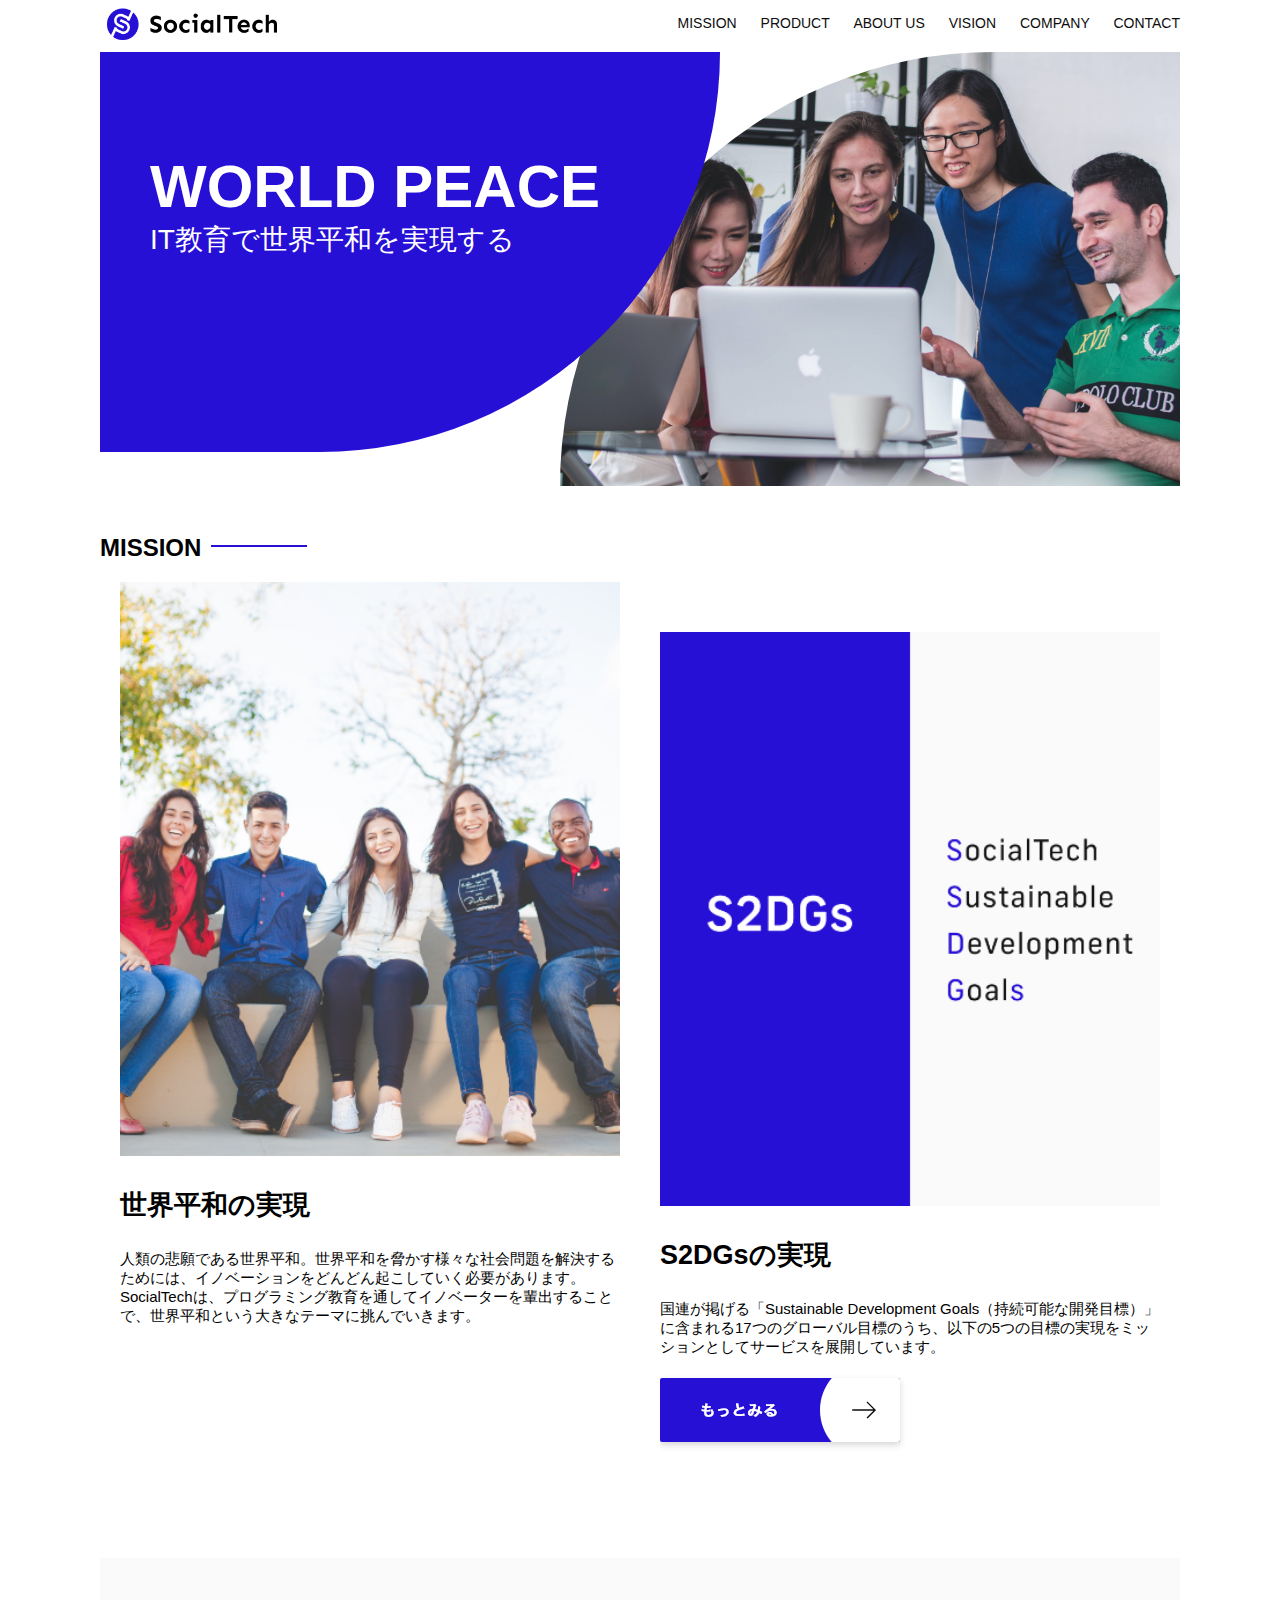
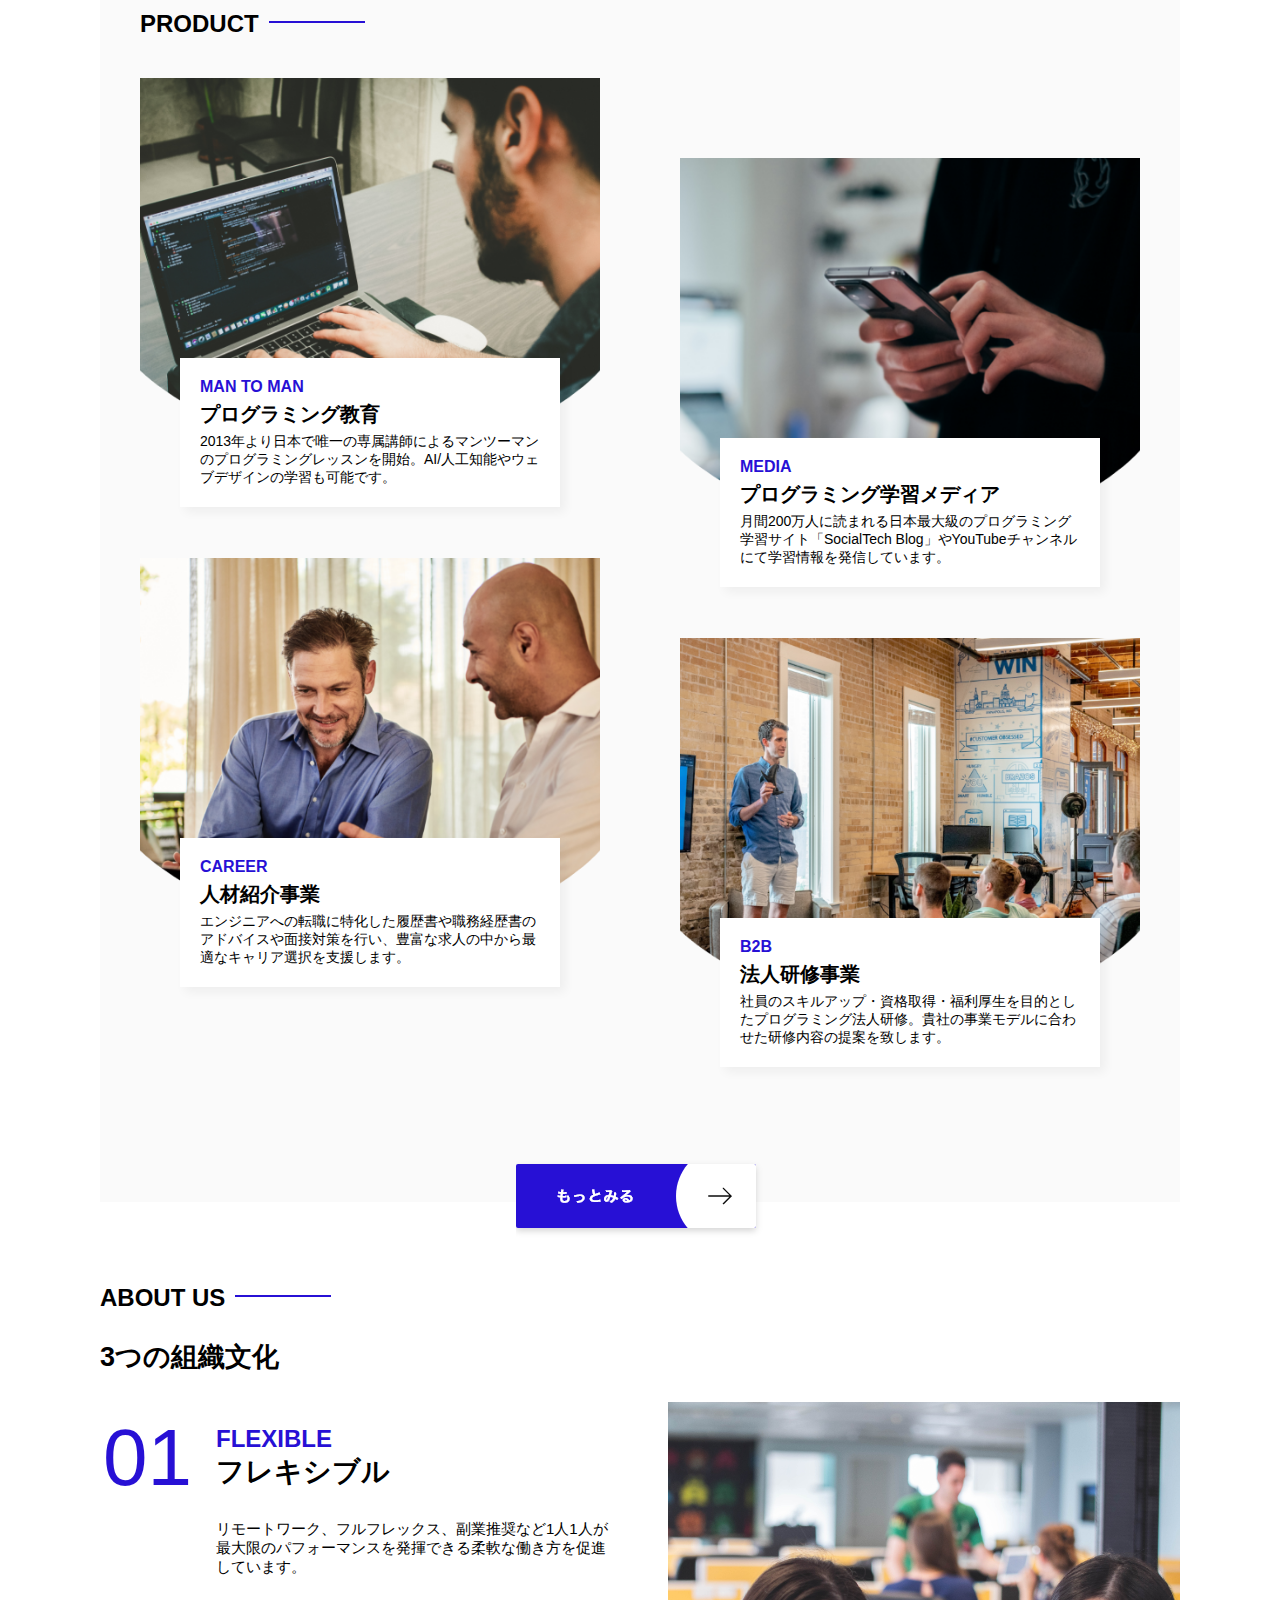
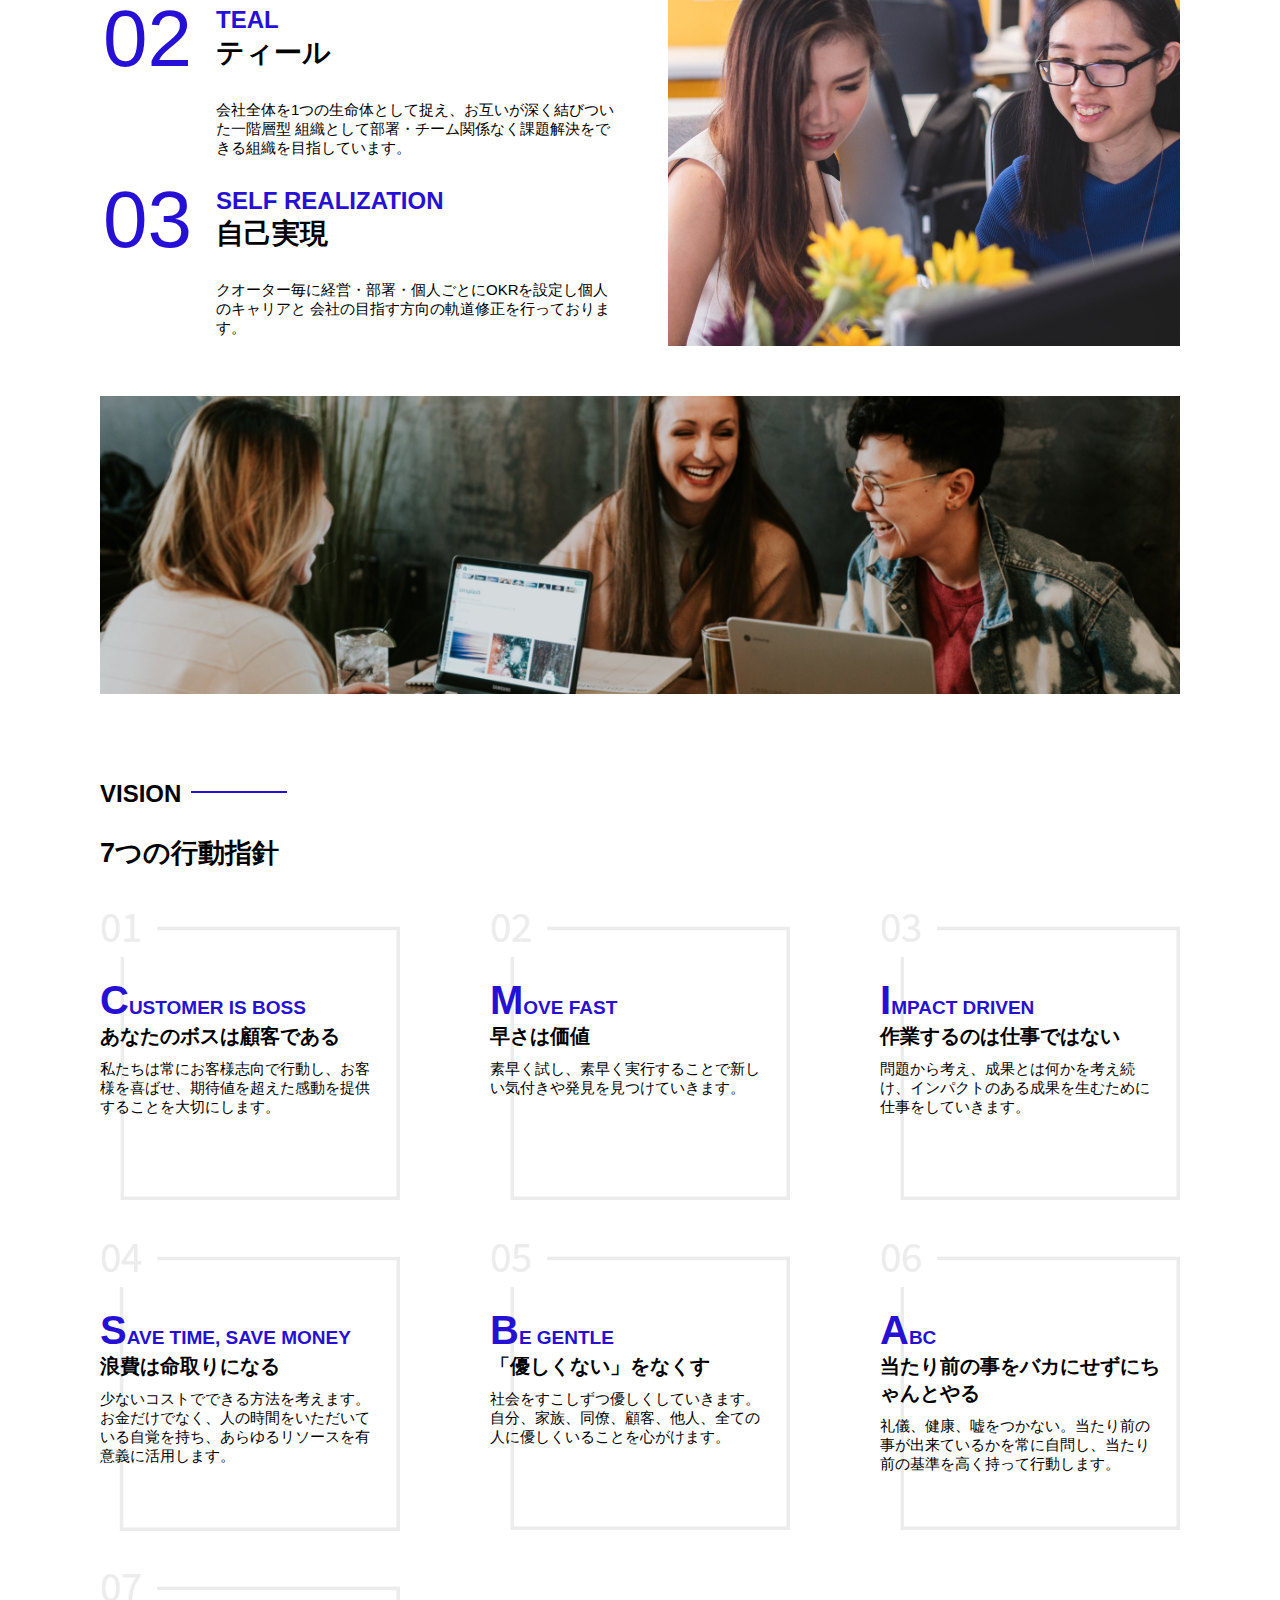
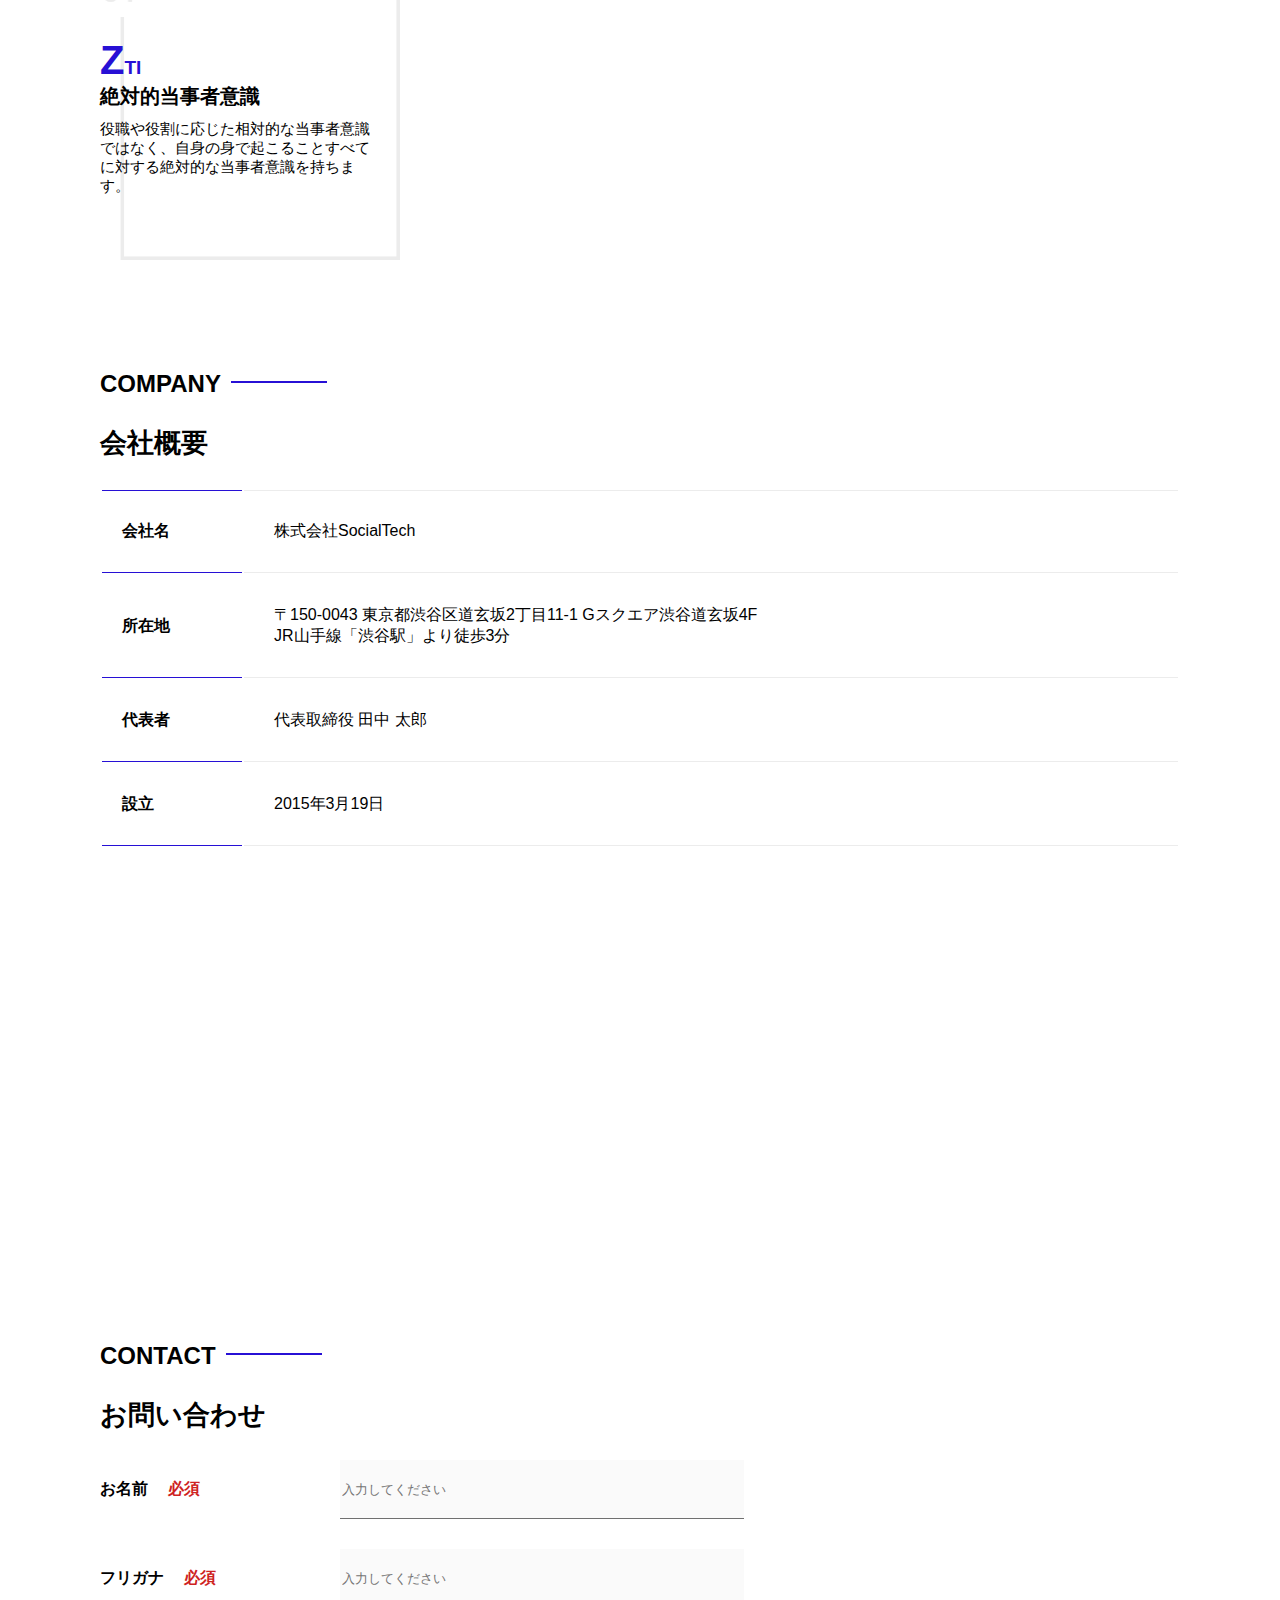
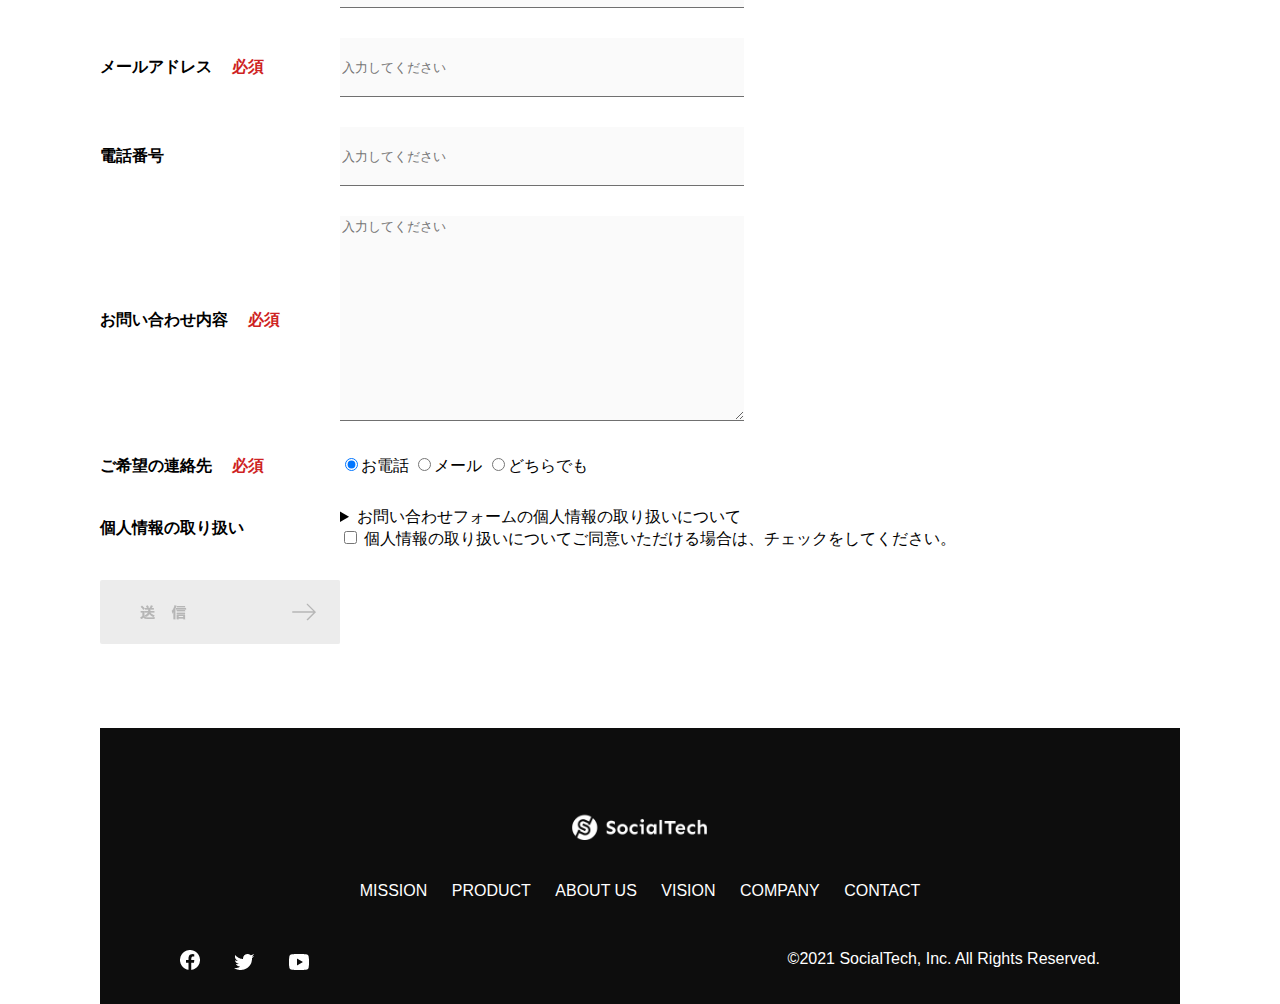
==== commit 604bdb13: "kadai_tutorial_outputをアップロード" ====
--- a/kadai_tutorial_output/index.html
+++ b/kadai_tutorial_output/index.html
@@ -1,431 +1,418 @@
 <!DOCTYPE html>
 <html>
+<head>
+  <title>SocialTech</title>
+  <meta charset="UTF-8">
+  <meta name="description" content="SocialTechはEdTech業界のリーディングカンパニーを目指します。">
+  <meta name="viewport" content="width=device-width, initial-scale=1.0">
+   <link rel="stylesheet" href="style.css">
+</head>
+<body>
+  <!-- ヘッダー -->
+  <header>
+    <!-- ロゴ -->
+    <a href="index.html" id="logo"><img src="images/logo.png" alt="トップページに戻る"></a>
 
-  <head>
-    <title>SocialTech</title>
-    <meta charset="UTF-8">
-    <meta name="description" content="SocialTechはEdTech業界のリーディングカンパニーを目指します。">
-    <meta name="viewport" content="width=device-width, initial-scale=1.0">
-    <link rel="stylesheet" href="style.css">
-  </head>
-  
-  <body>
-    <!-- ヘッダー -->
-    <header>
-      <!-- ロゴ -->
-      <a href="index.html" id="logo"><img src="images/logo.png" alt="トップページに戻る"></a>
-      <!-- PC用ナビゲーション -->
-      <nav id="nav-pc">
+     <!-- PC用ナビゲーション -->
+    <nav id="nav-pc">
+      <a href="mission.html">MISSION</a>
+      <a href="product.html">PRODUCT</a>
+      <a href="index.html#aboutus">ABOUT US</a>
+      <a href="index.html#vision">VISION</a>
+      <a href="index.html#company">COMPANY</a>
+      <a href="index.html#contact">CONTACT</a>
+    </nav>
+
+     <!-- スマホ用メニューボタン -->
+     <img id="menu-sp" src="images/button-menu.png" alt="ナビゲーションを開く" onclick="document.getElementById('nav-sp').style.display = 'block'">
+
+     <!-- スマホ用ナビゲーション -->
+    <nav id="nav-sp">
+      <img id="close" src="images/button-close.png" alt="ナビゲーションを閉じる" onclick="document.getElementById('nav-sp').style.display = 'none'">
+      <a id="logo-sp" href="index.html" onclick="document.getElementById('nav-sp').style.display = 'none'"><img
+          src="images/logo-sp.png" alt="トップページに戻る"></a>
+      <a class="menu" href="mission.html" onclick="document.getElementById('nav-sp').style.display = 'none'">MISSION</a>
+      <a class="menu" href="product.html" onclick="document.getElementById('nav-sp').style.display = 'none'">PRODUCT</a>
+      <a class="menu" href="index.html#aboutus" onclick="document.getElementById('nav-sp').style.display = 'none'">ABOUT
+        US</a>
+      <a class="menu" href="index.html#vision"
+        onclick="document.getElementById('nav-sp').style.display = 'none'">VISION</a>
+      <a class="menu" href="index.html#company"
+        onclick="document.getElementById('nav-sp').style.display = 'none'">COMPANY</a>
+      <a class="menu" href="index.html#contact"
+        onclick="document.getElementById('nav-sp').style.display = 'none'">CONTACT</a>
+      <div id="sns">
+        <a href="https://www.facebook.com/sejuku2013"><img src="images/button-facebook.png" alt="Facebookのリンク"></a>
+        <a href="https://twitter.com/samuraijuku"><img src="images/button-twitter.png" alt="Twitterのリンク"></a>
+        <a href="https://www.youtube.com/channel/UCCFOQO5aDK0xXam4cUQXT8g"><img src="images/button-youtube.png" alt="YouTubeのリンク"></a>
+      </div>
+    </nav>
+
+ </header>
+
+  <main>
+    <article>
+      <!-- メインビジュアル -->
+      <section id="main-visual">
+        <div id="main-message">
+            <h1>WORLD PEACE</h1>
+            <p>IT教育で世界平和を実現する</p>
+        </div>
+        <img src="images/index/index-main.png" alt="PCの周りに集まる多国籍の仲間たち">
+      </section>
+       <!--ミッション-->
+      <section id="mission">
+        <h2 class="index-h2">MISSION</h2>
+        <div id="mission-flex">
+          <div>
+            <img id="mission-photo" src="images/index/index-mission.png" alt="屋外のベンチで写真を撮影する多国籍の仲間たち">
+            <h3>世界平和の実現</h3>
+            <p>
+              人類の悲願である世界平和。世界平和を脅かす様々な社会問題を解決するためには、イノベーションをどんどん起こしていく必要があります。SocialTechは、プログラミング教育を通してイノベーターを輩出することで、世界平和という大きなテーマに挑んでいきます。
+            </p>
+          </div>
+          <div>
+            <img id="s2dgs" src="images/index/s2dgs.png" alt="S2DGs">
+            <h3>S2DGsの実現</h3>
+            <p>国連が掲げる「Sustainable Development Goals（持続可能な開発目標）」に含まれる17つのグローバル目標のうち、以下の5つの目標の実現をミッションとしてサービスを展開しています。</p>
+            <a href="mission.html">
+              <img src="images/button-more.png" alt="もっとみる">
+            </a>
+          </div>
+        </div>
+      </section>
+      <!-- プロダクト -->
+      <section id="product">
+        <h2 class="index-h2">PRODUCT</h2>
+        <div>
+          <div id="product-left">
+            <div>
+              <img class="product-photo" src="images/index/index-mantoman.png" alt="PCでコードを書く男性">
+              <div class="product-explain">
+                <span>MAN TO MAN</span>
+                <h3>プログラミング教育</h3>
+                <p>2013年より日本で唯一の専属講師によるマンツーマンのプログラミングレッスンを開始。AI/人工知能やウェブデザインの学習も可能です。</p>
+              </div>
+            </div>
+            <div>
+              <img class="product-photo" src="images/index/index-career.png" alt="笑顔で話し合う2人の男性">
+              <div class="product-explain">
+                <span>CAREER</span>
+                <h3>人材紹介事業</h3>
+                <p>エンジニアへの転職に特化した履歴書や職務経歴書のアドバイスや面接対策を行い、豊富な求人の中から最適なキャリア選択を支援します。</p>
+              </div>
+            </div>
+          </div>
+          <div id="product-right">
+            <div>
+              <img class="product-photo" src="images/index/index-media.png" alt="スマートフォンを操作する人">
+              <div class="product-explain">
+                <span>MEDIA</span>
+                <h3>プログラミング学習メディア</h3>
+                <p>月間200万人に読まれる日本最大級のプログラミング学習サイト「SocialTech Blog」やYouTubeチャンネルにて学習情報を発信しています。</p>
+              </div>
+            </div>
+            <div>
+              <img class="product-photo" src="images/index/index-b2b.png" alt="講演中の男性とそれを聴く人々">
+              <div class="product-explain">
+                <span>B2B</span>
+                <h3>法人研修事業</h3>
+                <p>社員のスキルアップ・資格取得・福利厚生を目的としたプログラミング法人研修。貴社の事業モデルに合わせた研修内容の提案を致します。</p>
+              </div>
+            </div>
+          </div>
+        </div>
+        <div>
+          <a id="product-more" href="product.html">
+            <img src="images/button-more.png" alt="もっとみる">
+          </a>
+        </div>
+      </section>
+      <!---ABOUT US-->
+      <section id="aboutus">
+        <h2 class="index-h2">ABOUT US</h2>
+        <h3>3つの組織文化</h3>
+        <div>
+        <table class="culture-table">
+          <tr>
+            <td>
+              <span class="culture-num">01</span>
+            </td>
+            <td>
+              <span class="culture-en">FLEXIBLE</span>
+              <span class="culture-jp">フレキシブル</span>
+            </td>
+          </tr>
+          <tr>
+            <td>
+              <!--空のセル-->
+            </td>
+            <td>
+              <p class="culture-description">
+                リモートワーク、フルフレックス、副業推奨など1人1人が最大限のパフォーマンスを発揮できる柔軟な働き方を促進しています。
+              </p>
+            </td>
+          </tr>
+          <tr>
+            <td>
+              <span class="culture-num">02</span>
+            </td>
+            <td>
+              <span class="culture-en">TEAL</span>
+              <span class="culture-jp">ティール</span>
+            </td>
+          </tr>
+          <tr>
+            <td>
+              <!--空のセル-->
+            </td>
+            <td>
+              <p class="culture-description">
+                会社全体を1つの生命体として捉え、お互いが深く結びついた一階層型
+                組織として部署・チーム関係なく課題解決をできる組織を目指しています。
+              </p>
+            </td>
+          </tr>
+          <tr>
+            <td>
+              <span class="culture-num">03</span>
+            </td>
+            <td>
+              <span class="culture-en">SELF REALIZATION</span>
+              <span class="culture-jp">自己実現</span>
+            </td>
+          </tr>
+          <tr>
+            <td>
+              <!--空のセル-->
+            </td>
+            <td>
+              <p class="culture-description">
+                クオーター毎に経営・部署・個人ごとにOKRを設定し個人のキャリアと
+                会社の目指す方向の軌道修正を行っております。
+              </p>
+            </td>
+          </tr>
+        </table>
+        <img class="culture-img" src="images/index/index-aboutus1.png" alt="笑顔で話し合う2人の女性">
+        </div>
+        <img class="culture-img2" src="images/index/index-aboutus2.png" alt="笑顔で話し合う3人の男女">
+      </section>
+      <!-- VISION -->
+      <section id="vision">
+        <h2 class="index-h2">VISION</h2>
+        <h3>7つの行動指針</h3>
+        <div>
+          <div class="vision-box">
+            <img src="images/index/vision-01.png" alt="01">
+            <span>
+              <h4>CUSTOMER IS BOSS</h4>
+              <h5>あなたのボスは顧客である</h5>
+              <p>私たちは常にお客様志向で行動し、お客様を喜ばせ、期待値を超えた感動を提供することを大切にします。</p>
+            </span>
+          </div>
+          <div class="vision-box">
+            <img src="images/index/vision-02.png" alt="02">
+            <span>
+              <h4>MOVE FAST</h4>
+              <h5>早さは価値</h5>
+              <p>素早く試し、素早く実行することで新しい気付きや発見を見つけていきます。</p>
+            </span>
+          </div>
+          <div class="vision-box">
+            <img src="images/index/vision-03.png" alt="03">
+            <span>
+              <h4>IMPACT DRIVEN</h4>
+              <h5>作業するのは仕事ではない</h5>
+              <p>問題から考え、成果とは何かを考え続け、インパクトのある成果を生むために仕事をしていきます。</p>
+            </span>
+          </div>
+          <div class="vision-box">
+            <img src="images/index//vision-04.png" alt="04">
+            <span>
+              <h4>SAVE TIME, SAVE MONEY</h4>
+              <h5>浪費は命取りになる</h5>
+              <p>少ないコストでできる方法を考えます。お金だけでなく、人の時間をいただいている自覚を持ち、あらゆるリソースを有意義に活用します。</p>
+            </span>
+          </div>
+          <div class="vision-box">
+            <img src="images/index/vision-05.png" alt="05">
+            <span>
+              <h4>BE GENTLE</h4>
+              <h5>「優しくない」をなくす</h5>
+              <p>社会をすこしずつ優しくしていきます。自分、家族、同僚、顧客、他人、全ての人に優しくいることを心がけます。</p>
+            </span>
+          </div>
+          <div class="vision-box">
+            <img src="images/index/vision-06.png" alt="06">
+            <span>
+              <h4>ABC</h4>
+              <h5>当たり前の事をバカにせずにちゃんとやる</h5>
+              <p>礼儀、健康、嘘をつかない。当たり前の事が出来ているかを常に自問し、当たり前の基準を高く持って行動します。</p>
+            </span>
+          </div>
+          <div class="vision-box">
+            <img src="images/index/vision-07.png" alt="07">
+            <span>
+              <h4>ZTI</h4>
+              <h5>絶対的当事者意識</h5>
+              <p>役職や役割に応じた相対的な当事者意識ではなく、自身の身で起こることすべてに対する絶対的な当事者意識を持ちます。</p>
+            </span>
+          </div>
+        </div>
+      </section>
+       <!-- COMPANY -->
+       <section id="company">
+        <h2 class="index-h2">COMPANY</h2>
+        <h3>会社概要</h3>
+        <table id="company-table">
+          <tr>
+            <th class="tableheader-first">会社名</th>
+            <td class="cell-first">株式会社SocialTech</td>
+          </tr>
+          <tr>
+            <th class="tableheader">所在地</th>
+            <td class="cell">〒150-0043 東京都渋谷区道玄坂2丁目11-1 Gスクエア渋谷道玄坂4F<br>JR山手線「渋谷駅」より徒歩3分</td>
+          </tr>
+          <tr>
+            <th class="tableheader">代表者</th>
+            <td class="cell">代表取締役 田中 太郎</td>
+          </tr>
+          <tr>
+            <th class="tableheader">設立</th>
+            <td class="cell">2015年3月19日</td>
+          </tr>
+        </table>
+        <iframe
+        src="https://www.google.com/maps/embed?pb=!1m18!1m12!1m3!1d3241.7759544892483!2d139.69399665123464!3d35.65789123876098!2m3!1f0!2f0!3f0!3m2!1i1024!2i768!4f13.1!3m3!1m2!1s0x60188caa0042e8d1%3A0xba130bea826a7aa2!2z44CSMTUwLTAwNDMg5p2x5Lqs6YO95riL6LC35Yy66YGT546E5Z2C77yS5LiB55uu77yR77yR4oiS77yR!5e0!3m2!1sja!2sjp!4v1636872991912!5m2!1sja!2sjp"
+        style="border:0;" allowfullscreen="" loading="lazy">
+      </iframe>
+      </section>
+       <!-- お問い合わせフォーム -->
+       <section id="contact">
+        <h2 class="index-h2">CONTACT</h2>
+        <h3>お問い合わせ</h3>
+        <form action="https://api.staticforms.xyz/submit" method="post">
+          <input type="text" name="honeypot" style="display:none">
+          <!-- STATIC FORMSのアクセスキー -->
+          <input type="hidden" name="accessKey" value="94d1da6e-1c3b-40ef-914a-6da2ec5b8773">
+          <!--メールのタイトル-->
+          <input type="hidden" name="subject" value="お問い合わせフォーム" />
+          <!--送信先のメールアドレスをvalueに設定する-->
+          <input type="hidden" name="replyTo" value="fgosn419@gmail.com">
+          <!--redirectToのURLは公開後のURLへリンクする-->
+          <input type="hidden" name="redirectTo" value="">
+          <div>
+            <div class="contact-heading">
+              <label class="contact-label">お名前<span class="contact-span">必須</span></label>
+            </div>
+            <div>
+              <input type="text" name="name" placeholder="入力してください" class="contact-textbox">
+            </div>
+          </div>
+          <div>
+            <div class="contact-heading">
+              <label class="contact-label">フリガナ<span class="contact-span">必須</span></label>
+            </div>
+            <div>
+              <input type="text" name="hurigana" placeholder="入力してください" class="contact-textbox">
+            </div>
+          </div>
+          <div>
+            <div class="contact-heading">
+              <label class="contact-label">メールアドレス<span class="contact-span">必須</span></label>
+            </div>
+            <div>
+              <input type="text" name="email" placeholder="入力してください" class="contact-textbox">
+            </div>
+          </div>
+          <div>
+            <div class="contact-heading">
+              <label class="contact-label">電話番号</label>
+            </div>
+            <div>
+              <input type="text" name="tel" placeholder="入力してください" class="contact-textbox">
+            </div>
+          </div>
+          <div>
+            <div class="contact-heading">
+              <label class="contact-label">お問い合わせ内容<span class="contact-span">必須</span></label>
+            </div>
+            <div>
+              <textarea class="contact-textarea" placeholder="入力してください" name="message"></textarea>
+            </div>
+          </div>
+          <div>
+            <div class="contact-heading">
+              <label class="contact-label">ご希望の連絡先<span class="contact-span">必須</span></label>
+            </div>
+            <div>
+              <input class="radiobutton" type="radio" value="tel" name="contact" checked><label>お電話</label>
+              <input class="radiobutton" type="radio" value="mail" name="contact"><label>メール</label>
+              <input class="radiobutton" type="radio" value="both" name="contact"><label>どちらでも</label>
+            </div>
+          </div>
+          <div>
+            <div class="contact-heading">
+              <label class="contact-label">個人情報の取り扱い</label>
+            </div>
+            <div>
+              <details>
+                <summary>お問い合わせフォームの個人情報の取り扱いについて</summary>
+                <div>
+                  <span>１．組織の名称又は氏名</span><br>
+                  株式会社SocialTech<br><br>
+                  <span>２．個人情報保護管理者（若しくはその代理人）の氏名又は職名、所属及び連絡先
+                    鈴木 一郎 コーポレート部</span><br>
+                  メールアドレス：support@socialtech.net<br>
+                  TEL：03-xxxx-xxxx<br>
+                  <span>３．個人情報の利用目的</span><br>
+                  ・本サービス及び本サービスに関連する情報の提供又はそれらに関する連絡のため<br>
+                  ・ユーザーの本人確認のため<br>
+                  ・当社サービスのご案内のため<br>
+                  ・当社の商品等の広告または宣伝（電子メールによるものを含むものとします。）<br><br>
+                  <span>４．個人情報の取り扱い業務の委託</span><br>
+                  個人情報の取扱業務の全部または一部を外部に業務委託する場合があります。<br>
+                  その際、弊社は、個人情報を適切に保護できる管理体制を敷き実行していることを条件として<br>
+                  委託先を厳選したうえで、機密保持契約を委託先と締結し、お客様の個人情報を厳密に管理させます。<br><br>
+                  <span>５．個人情報の開示等の請求</span><br>
+                  お客様は、弊社に対してご自身の個人情報の開示等（利用目的の通知、開示、内容の訂正・追加・削除、利用の停止または消去、第三者への提供の停止）に関して、当社問合わせ窓口に申し出ることができます。<br>
+                  その際、弊社はお客様ご本人を確認させていただいたうえで、合理的な期間内に対応いたします。<br><br>
+                  なお、個人情報に関する弊社問合わせ先は、次の通りです。<br><br>
+                  株式会社SocialTech　個人情報問合せ窓口<br>
+                  〒150-0043　東京都渋谷区道玄坂2丁目11-1 Ｇスクエア渋谷道玄坂 4F<br>
+                  メールアドレス：support@socialtech.net　TEL：03-xxxx-xxxx<br><br>
+                  <span>６．個人情報を提供されることの任意性について</span><br><br>
+                  お客様がご自身の個人情報を弊社に提供されるか否かは、お客様のご判断によりますが、もしご提供されない場合には、適切なサービスが提供できない場合がありますので予めご了承ください。
+                </div>
+              </details>
+              <input type="checkbox" name="agree">
+              <span>個人情報の取り扱いについてご同意いただける場合は、チェックをしてください。</span>
+            </div>
+          </div>
+          <input type="image" src="images/button-submit.png" alt="送信する">
+        </form>
+      </section>
+    </article>
+    <footer>
+      <div id="footer-logo">
+        <img src="images/logo-sp.png" alt="SocialTech">
+      </div>
+      <div id="footer-link">
         <a href="mission.html">MISSION</a>
         <a href="product.html">PRODUCT</a>
         <a href="index.html#aboutus">ABOUT US</a>
         <a href="index.html#vision">VISION</a>
         <a href="index.html#company">COMPANY</a>
         <a href="index.html#contact">CONTACT</a>
-      </nav>
-      <!-- スマホ用メニューボタン -->
-      <img id="menu-sp" src="images/button-menu.png" alt="ナビゲーションを開く" onclick="document.getElementById('nav-sp').style.display = 'block'">
-    
-       <!-- スマホ用ナビゲーション -->
-      <nav id="nav-sp">
-        <img id="close" src="images/button-close.png" alt="ナビゲーションを閉じる" onclick="document.getElementById('nav-sp').style.display = 'none'">
-        <a id="logo-sp" href="index.html" onclick="document.getElementById('nav-sp').style.display = 'none'"><img src="images/logo-sp.png" alt="トップページに戻る"></a>
-        <a class="menu" href="mission.html" onclick="document.getElementById('nav-sp').style.display = 'none'">MISSION</a>
-        <a class="menu" href="product.html" onclick="document.getElementById('nav-sp').style.display = 'none'">PRODUCT</a>
-        <a class="menu" href="index.html#aboutus" onclick="document.getElementById('nav-sp').style.display = 'none'">ABOUTUS</a>
-        <a class="menu" href="index.html#vision" onclick="document.getElementById('nav-sp').style.display = 'none'">VISION</a>
-        <a class="menu" href="index.html#company" onclick="document.getElementById('nav-sp').style.display = 'none'">COMPANY</a>
-        <a class="menu" href="index.html#contact" onclick="document.getElementById('nav-sp').style.display = 'none'">CONTACT</a>
-        <div id="sns">
-          <a href="https://www.facebook.com/sejuku2013"><img src="images/button-facebook.png" alt="Facebookのリンク"></a>
-          <a href="https://twitter.com/samuraijuku"><img src="images/button-twitter.png" alt="Twitterのリンク"></a>
-          <a href="https://www.youtube.com/channel/UCCFOQO5aDK0xXam4cUQXT8g"><img src="images/button-youtube.png" alt="YouTubeのリンク"></a>
-        </div>
-      </nav>
-    </header>
-    <!-- メイン -->
-    <main>
-      <article>
-        <!-- メインビジュアル -->
-        <section id="main-visual">
-          <div id="main-message">
-            <h1>WORLD PEACE</h1>
-            <p>IT教育で世界平和を実現する</p>
-          </div>
-          <img src="images/index/index-main.png" alt="PCの周りに集まる多国籍の仲間たち">
-        </section>
-        <!-- ミッション -->
-        <section id="mission">
-          <h2 class="index-h2">MISSION</h2>
-          <div id="mission-flex">
-            <div>
-              <img id="mission-photo" src="images/index/index-mission.png" alt="屋外のベンチで写真を撮影する多国籍の仲間たち">
-              <h3>世界平和の実現</h3>
-              <p>
-                人類の悲願である世界平和。世界平和を脅かす様々な社会問題を解決するためには、イノベーションをどんどん起こしていく必要があります。SocialTechは、プログラミング教育を通してイノベーターを輩出することで、世界平和という大きなテーマに挑んでいきます。
-              </p>
-            </div>
-            <div>
-              <img id="s2dgs" src="images/index/s2dgs.png" alt="S2DGs">
-              <h3>S2DGsの実現</h3>
-              <p>国連が掲げる「Sustainable Development Goals（持続可能な開発目標）」に含まれる17つのグローバル目標のうち、以下の5つの目標の実現をミッションとしてサービスを展開しています。</p>
-              <a href="mission.html">
-                <img src="images/button-more.png" alt="もっとみる">
-              </a>
-            </div>
-          </div>
-        </section>
-        <!-- プロダクト -->
-        <section id="product">
-          <h2 class="index-h2">PRODUCT</h2>
-          <div>
-            <div id="product-left">
-              <div>
-                <img class="product-photo" src="images/index/index-mantoman.png" alt="PCでコードを書く男性">
-                <div class="product-explain">
-                  <span>MAN TO MAN</span>
-                  <h3>プログラミング教育</h3>
-                  <p>2013年より日本で唯一の専属講師によるマンツーマンのプログラミングレッスンを開始。AI/人工知能やウェブデザインの学習も可能です。</p>
-                </div>
-              </div>
-              <div>
-                <img class="product-photo" src="images/index/index-career.png" alt="笑顔で話し合う2人の男性">
-                <div class="product-explain">
-                  <span>CAREER</span>
-                  <h3>人材紹介事業</h3>
-                  <p>エンジニアへの転職に特化した履歴書や職務経歴書のアドバイスや面接対策を行い、豊富な求人の中から最適なキャリア選択を支援します。</p>
-                </div>
-              </div>
-            </div>
-            <div id="product-right">
-              <div>
-                <img class="product-photo" src="images/index/index-media.png" alt="スマートフォンを操作する人">
-                <div class="product-explain">
-                  <span>MEDIA</span>
-                  <h3>プログラミング学習メディア</h3>
-                  <p>月間200万人に読まれる日本最大級のプログラミング学習サイト「SocialTech Blog」やYouTubeチャンネルにて学習情報を発信しています。</p>
-                </div>
-              </div>
-              <div>
-                <img class="product-photo" src="images/index/index-b2b.png" alt="講演中の男性とそれを聴く人々">
-                <div class="product-explain">
-                  <span>B2B</span>
-                  <h3>法人研修事業</h3>
-                  <p>社員のスキルアップ・資格取得・福利厚生を目的としたプログラミング法人研修。貴社の事業モデルに合わせた研修内容の提案を致します。</p>
-                </div>
-              </div>
-            </div>
-          </div>
-          <div>
-            <a id="product-more" href="product.html">
-              <img src="images/button-more.png" alt="もっとみる">
-            </a>
-          </div>
-        </section>
-        <!-- ABOUT US -->
-        <section id="aboutus">
-          <h2 class="index-h2">ABOUT US</h2>
-          <h3>３つの組織文化</h3>
-          <div>
-            <table class="culture-table">
-              <tr>
-                <td>
-                  <span class="culture-num">01</span>
-                </td>
-                <td>
-                  <span class="culture-en">FLEXIBLE</span>
-                  <span class="culture-jp">フレキシブル</span>
-                </td>
-              </tr>
-              <tr>
-                <td>
-                  <!-- 空のセル -->
-                </td>
-                <td>
-                  <p class="culture-description">
-                    リモートワーク、フルフレックス、副業推奨など1人1人が最大限のパフォーマンスを発揮できる柔軟な働き方を促進しています。
-                  </p>
-                </td>
-              </tr>
-              <tr>
-                <td>
-                  <span class="culture-num">02</span>
-                </td>
-                <td>
-                  <span class="culture-en">TEAL</span>
-                  <span class="culture-jp">ティール</span>
-                </td>
-              </tr>
-              <tr>
-                <td>
-                  <!-- 空のセル -->
-                </td>
-                <td>
-                  <p class="culture-description">
-                    会社全体を1つの生命体として捉え、お互いが深く結びついた一階層型
-                    組織として部署・チーム関係なく課題解決をできる組織を目指しています。
-                  </p>
-                </td>
-              </tr>
-              <tr>
-                <td>
-                  <span class="culture-num">03</span>
-                </td>
-                <td>
-                  <span class="culture-en">SELF REALIZAtiON</span>
-                  <span class="culture-jp">自己実現</span>
-                </td>
-              </tr>
-              <tr>
-                <td>
-                  <!-- 空のセル -->
-                </td>
-                <td>
-                  <p class="culture-description">
-                    クオーター毎に経営・部署・個人ごとにOKRを設定し個人のキャリアと
-                    会社の目指す方向の軌道修正を行っております。
-                  </p>
-                </td>
-              </tr>
-            </table>
-            <img class="culture-img" src="images/index/index-aboutus1.png" alt="笑顔で話し合う2人の女性">
-          </div>
-          <img class="culture-img2" src="images/index/index-aboutus2.png" alt="笑顔で話し合う3人の男女">
-        </section>
-        <!-- VISION -->
-        <section id="vision">
-          <h2 class="index-h2">VISION</h2>
-          <h3>7つの行動指針　</h3>
-          <div>
-            <div class="vision-box">
-              <img src="images/index/vision-01.png" alt="01">
-              <span>
-                <h4>CUSTOMER IS BOSS</h4>
-                <h5>あなたのボスは顧客である</h5>
-                <p>私たちは常にお客様志向で行動し、お客様を喜ばせ、期待値を超えた感動を提供することを大切にします。</p>
-              </span>
-            </div>
-            <div class="vision-box">
-              <img src="images/index/vision-02.png" alt="02">
-              <span>
-                <h4>MOVE FAST</h4>
-                <h5>早さは価値</h5>
-                <p>素早く試し、素早く実行することで新しい気付きや発見を見つけていきます。</p>
-              </span>
-            </div>
-            <div class="vision-box">
-              <img src="images/index/vision-03.png" alt="03">
-              <span>
-                <h4>IMPACT DRIVEN</h4>
-                <h5>作業するのは仕事ではない</h5>
-                <p>問題から考え、成果とは何かを考え続け、インパクトのある成果を生むために仕事をしていきます。</p>
-              </span>
-            </div>
-            <div class="vision-box">
-              <img src="images/index//vision-04.png" alt="04">
-              <span>
-                <h4>SAVE TIME, SAVE MONEY</h4>
-                <h5>浪費は命取りになる</h5>
-                <p>少ないコストでできる方法を考えます。お金だけでなく、人の時間をいただいている自覚を持ち、あらゆるリソースを有意義に活用します。</p>
-              </span>
-            </div>
-            <div class="vision-box">
-              <img src="images/index/vision-05.png" alt="05">
-              <span>
-                <h4>BE GENTLE</h4>
-                <h5>「優しくない」をなくす</h5>
-                <p>社会をすこしずつ優しくしていきます。自分、家族、同僚、顧客、他人、全ての人に優しくいることを心がけます。</p>
-              </span>
-            </div>
-            <div class="vision-box">
-              <img src="images/index/vision-06.png" alt="06">
-              <span>
-                <h4>ABC</h4>
-                <h5>当たり前の事をバカにせずにちゃんとやる</h5>
-                <p>礼儀、健康、嘘をつかない。当たり前の事が出来ているかを常に自問し、当たり前の基準を高く持って行動します。</p>
-              </span>
-            </div>
-            <div class="vision-box">
-              <img src="images/index/vision-07.png" alt="07">
-              <span>
-                <h4>ZTI</h4>
-                <h5>絶対的当事者意識</h5>
-                <p>役職や役割に応じた相対的な当事者意識ではなく、自身の身で起こることすべてに対する絶対的な当事者意識を持ちます。</p>
-              </span>
-            </div>
-          </div>
-        </section>
-        <!-- CASES -->
-        <section id="cases">
-          <h2 class="index-h2">CASES</h2>
-          <ul>
-            <li class="case-card">
-              <img class="case-img" src="images/index/case-1.png" alt="仲良く語り合う3人">
-              <div class="case-info">
-                <h4 class="case-name">◯◯◯◯株式会社様</h4>
-                <div class="case-content">新規プロジェクトでのIT人材サポート</div>
-              </div>
-            </li>
-            <li class="case-card">
-              <img class="case-img" src="images/index/case-2.png" alt="PCでコンテンツを見る">
-              <div class="case-info">
-                <h4 class="case-name">合弁会社△△△△様</h4>
-                <div class="case-content">新卒研修での個人学習コンテンツの活用</div>
-              </div>
-            </li>
-            <li class="case-card">
-              <img class="case-img" src="images/index/case-3.png" alt="社内研修中の会議室">
-              <div class="case-info">
-                <h4 class="case-name">●●●●工業様</h4>
-                <div class="case-content">新規導入アプリケーションの利用促進、定期社内研修の実施</div>
-              </div>
-            </li>
-          </ul>
-        </section>
-        <!-- COMPANY -->
-        <section id="company">
-          <h2 class="index-h2">COMPANY</h2>
-          <h3>会社概要</h3>
-          <table id="company-table">
-            <tr>
-              <th class="tableheader-first">会社名</th>
-              <td class="cell-first">株式会社SocialTech</td>
-            </tr>
-            <tr>
-              <th class="tableheader">所在地</th>
-              <td class="cell">〒101-0022 東京都千代田区新田練塀町300番地 住友不動産秋葉原駅前ビル5F<br>JR「秋葉原駅」より徒歩1分</td>
-            </tr>
-            <tr>
-              <th class="tableheader">代表者</th>
-              <td class="cell">代表取締役 田中 太郎</td>
-            </tr>
-            <tr>
-              <th class="tableheader">設立</th>
-              <td class="cell">2015年3月19日</td>
-            </tr>
-          </table>
-          <iframe
-            src="https://www.google.com/maps/embed?pb=!1m18!1m12!1m3!1d3240.068855133681!2d139.77207767578852!3d35.69992317258122!2m3!1f0!2f0!3f0!3m2!1i1024!2i768!4f13.1!3m3!1m2!1s0x60188fee13660e23%3A0x77137876edf742ac!2z5L2P5Y-L5LiN5YuV55Sj56eL6JGJ5Y6f6aeF5YmN44OT44Or!5e0!3m2!1sja!2sjp!4v1706362289343!5m2!1sja!2sjp" width="600" height="450" 
-            style="border:0;" allowfullscreen="" loading="lazy" referrerpolicy="no-referrer-when-downgrade">
-          </iframe>
-        </section>
-        <!-- お問い合わせフォーム -->
-        <section id="contact">
-          <h2 class="index-h2">CONTACT</h2>
-          <h3>お問い合わせ</h3>
-          <form>
-            <div>
-              <div class="contact-heading">
-                <label class="contact-label">お名前<span class="contact-span">必須</span></label>
-              </div>
-              <div>
-                <input type="text" name="name" placeholder="入力してください" class="contact-textbox">
-              </div>
-            </div>
-            <div>
-              <div class="contact-heading">
-                <label class="contact-label">フリガナ<span class="contact-span">必須</span></label>
-              </div>
-              <div>
-                <input type="text" name="hurigana" placeholder="入力してください" class="contact-textbox">
-              </div>
-            </div>
-            <div>
-              <div class="contact-heading">
-                <label class="contact-label">メールアドレス<span class="contact-span">必須</span></label>
-              </div>
-              <div>
-                <input type="text" name="email" placeholder="入力してください" class="contact-textbox">
-              </div>
-            </div>
-            <div>
-              <div class="contact-heading">
-                <label class="contact-label">電話番号</label>
-              </div>
-              <div>
-                <input type="text" name="tel" placeholder="入力してください" class="contact-textbox">
-              </div>
-            </div>
-            <div>
-              <div class="contact-heading">
-                <label class="contact-label">お問い合わせ内容<span class="contact-span">必須です</span></label>
-              </div>
-              <div>
-                <textarea class="contact-textarea" placeholder="入力してください" name="message"></textarea>
-              </div>
-            </div>
-            <div>
-              <div class="contact-heading">
-                <label class="contact-label">ご希望の連絡先<span class="contact-span">必須</span></label>
-              </div>
-              <div>
-                <input class="radiobutton" type="radio" value="tel" name="contact" checked><label>お電話</label>
-                <input class="radiobutton" type="radio" value="mail" name="contact"><label>メール</label>
-                <input class="radiobutton" type="radio" value="both" name="contact"><label>どちらでも</label>
-              </div>
-            </div>
-            <div>
-              <div class="contact-heading">
-                <label class="contact-label">個人情報の取り扱い</label>
-              </div>
-              <div>
-                <details>
-                  <summary>お問い合わせフォームの個人情報の取り扱いについて</summary>
-                  <div>
-                    <span>１．組織の名称又は氏名</span><br>
-                    株式会社SocialTech<br><br>
-                    <span>２．個人情報保護管理者（若しくはその代理人）の氏名又は職名、所属及び連絡先
-                      鈴木 一郎 コーポレート部</span><br>
-                    メールアドレス：samurai@example.com<br>
-                    TEL：03-1234-5678<br>
-                    <span>３．個人情報の利用目的</span><br>
-                    ・本サービス及び本サービスに関連する情報の提供又はそれらに関する連絡のため<br>
-                    ・ユーザーの本人確認のため<br>
-                    ・当社サービスのご案内のため<br>
-                    ・当社の商品等の広告または宣伝（電子メールによるものを含むものとします。）<br><br>
-                    <span>４．個人情報の取り扱い業務の委託</span><br>
-                    個人情報の取扱業務の全部または一部を外部に業務委託する場合があります。<br>
-                    その際、弊社は、個人情報を適切に保護できる管理体制を敷き実行していることを条件として<br>
-                    委託先を厳選したうえで、機密保持契約を委託先と締結し、お客様の個人情報を厳密に管理させます。<br><br>
-                    <span>５．個人情報の開示等の請求</span><br>
-                    お客様は、弊社に対してご自身の個人情報の開示等（利用目的の通知、開示、内容の訂正・追加・削除、利用の停止または消去、第三者への提供の停止）に関して、当社問合わせ窓口に申し出ることができます。<br>
-                    その際、弊社はお客様ご本人を確認させていただいたうえで、合理的な期間内に対応いたします。<br><br>
-                    なお、個人情報に関する弊社問合わせ先は、次の通りです。<br><br>
-                    株式会社SocialTech　個人情報問合せ窓口<br>
-                    〒101-0022 東京都千代田区神田練塀町300番地 住友不動産秋葉原駅前ビル5F<br>
-                    メールアドレス：samurai@example.com　TEL：03-1234-5678<br><br>
-                    <span>６．個人情報を提供されることの任意性について</span><br><br>
-                    お客様がご自身の個人情報を弊社に提供されるか否かは、お客様のご判断によりますが、もしご提供されない場合には、適切なサービスが提供できない場合がありますので予めご了承ください。
-                  </div>
-                </details>
-                <input type="checkbox" name="agree">
-                <span>個人情報の取り扱いについてご同意いただける場合は、チェックをしてください。</span>
-              </div>
-            </div>
-            <input type="image" src="images/button-submit.png" alt="送信する">
-          </form>
-        </section>
-      </article>
-      <footer>
-        <div id="footer-logo">
-          <img src="images/logo-sp.png" alt="SocialTech">
-        </div>
-        <div id="footer-link">
-          <a href="mission.html">MISSION</a>
-          <a href="product.html">PRODUCT</a>
-          <a href="index.html#aboutus">ABOUT US</a>
-          <a href="index.html#vision">VISION</a>
-          <a href="index.html#company">COMPANY</a>
-          <a href="index.html#contact">CONTACT</a>
-        </div>
-        <div id="sns-footer">
-          <a href="https://www.facebook.com/sejuku2013"><img src="images/button-facebook.png" alt="Facebookのリンク"></a>
-          <a href="https://twitter.com/samuraijuku"><img src="images/button-twitter.png" alt="Twitterのリンク"></a>
-          <a href="https://www.youtube.com/channel/UCCFOQO5aDK0xXam4cUQXT8g"><img src="images/button-youtube.png" alt="YouTubeのリンク"></a>
-          <span id="copyright">&copy;2021 SocialTech, Inc. All Rights Reserved.</span>
-        </div>
-      </footer>
-    </main>
-  </body>
-
+      </div>
+      <div id="sns-footer">
+        <a href="https://www.facebook.com/sejuku2013"><img src="images/button-facebook.png" alt="Facebookのリンク"></a>
+        <a href="https://twitter.com/samuraijuku"><img src="images/button-twitter.png" alt="Twitterのリンク"></a>
+        <a href="https://www.youtube.com/channel/UCCFOQO5aDK0xXam4cUQXT8g"><img src="images/button-youtube.png" alt="YouTubeのリンク"></a>
+        <span id="copyright">&copy;2021 SocialTech, Inc. All Rights Reserved. </span>
+      </div>
+    </footer>
+  </main>
+</body>
 </html>--- a/kadai_tutorial_output/style.css
+++ b/kadai_tutorial_output/style.css
@@ -1,1311 +1,1285 @@
-/* PC、スマホ共通スタイル */
-body{
-  font-family: "Source Sans Pro", "Hiragino Kaku Gothic ProN", Meiryo, Arial, sans-serif;
-}
-
-p{
-  font-size: 15px;
-}
-
-/*===========
-PC用のスタイル
-===========*/
-/* 画面幅が768pxのとき */
-@media screen and (min-width: 768px){
-/* 横幅設定 */
-body{
-  max-width: 1080px;
-  min-width: 960px;
-  margin: 0 auto;
-}
-
-/* ヘッダー */
-
-header{
-  display: flex;
-  justify-content: space-between;
-}
-
-/* ナビゲーションのレイアウト */
-#nav-pc{
-  font-size: 14px;
-  padding-top: 15px;
-}
-
-/* ナビゲーションのリンクの装飾設定 */
-#nav-pc > a{
-  text-decoration: none;
-  margin-left: 20px;
-}
-#nav-pc > a:link{
-  color: #0d0d0d;
-}
-#nav-pc > a:visited{
-  color: #0d0d0d;
-}
-#nav-pc > a:hover {
-  color: #0d0d0d;
-  text-decoration: underline;
-}
-#nav-pc > a:active {
-  color: #0d0d0d;
-}
-
-/* メインビジュアル */
-#main-visual{
-  position: relative;
-  height: 400px;
-}
-
-#main-message{
-  position: absolute;
-  top: 0px;
-  left: 0px;
-  background-color: #2710d5;
-  color: #ffffff;
-  border-radius: 0 0 476px 0;
-  max-width: 620px;
-  height: 100%;
-  width: 100%;
-  z-index: 11;
-}
-
-#main-message > h1{
-  font-size: 60px;
-  font-weight: bold;
-  margin: 100px 0 0 50px;
-}
-#main-message > p{
-  font-size: 28px;
-  margin: 0 0 0 50px;
-}
-
-#main-visual > img{
-  max-width: 620px;
-  border-radius: 476px 0 0 0;
-  position: absolute;
-  top: 0;
-  right: 0;
-  z-index: 10;
-}
-
-/* 見出し */
-h2{
-  margin: 40px 0 0 0;
-}
-
-h2::after{
-  content: url("images/line.png");
-  margin-left: 10px;
-}
-
-h3{
-  font-size: 27px;
-}
-
-/* ミッション */
-#mission{
-  margin: 80px auto;
-  width: 100%;
-}
-
-#mission-flex{
-  width: 100%;
-  display: flex;
-}
-
-#mission-flex > div{
-  width: 50%;
-  margin: 20px;
-}
-
-#mission-photo{
-  width: 100%;
-}
-
-#s2dgs{
-  margin-top: 50px;
-  width: 100%;
-}
-
-/* プロダクト */
-#product{
-  background-color: #fafafa;
-  margin: 80px 0;
-  padding: 10px 40px 0 40px;
-}
-
-/* 外枠 */
-#product > div{
-  margin-top: 40px;
-  display: flex;
-}
-
-/* 左のカラム */
-#product-left{
-  width: 50%;
-  margin-right: 20px;
-}
-
-#product-right{
-  width: 50%;
-  margin-left: 20px;
-  margin-top: 80px;
-}
-
-/* 右のカラム */
-#product-right{
-  width: 50%;
-  margin-left: 20px;
-  margin-top: 80px;
-}
-
-/* 画像+説明の枠 */
-#product-left > div{
-  position: relative;
-  height: 480px;
-  margin-right: 20px;
-}
-#product-right > div{
-  position: relative;
-  height: 480px;
-  margin-left: 20px;
-}
-
-/* 画像 */
-.product-photo{
-  width: 100%;
-}
-
-/* 説明文の枠 */
-.product-explain{
-  background-color: #ffffff;
-  position: absolute;
-  left: 0;
-  top: 280px;
-  margin: 0 40px;
-  padding: 20px;
-  box-shadow: 5px 5px 10px rgba(0, 0, 0, 0.05);
-}
-
-/* 説明文の英語　*/
-.product-explain > span{
-  color: #2710d5;
-  font-weight: bold;
-  font-size: 16px;
-  margin: 0;
-}
-
-/* 説明文の見出し */
-.product-explain > h3{
-  font-size: 20px;
-  margin: 5px 0;
-}
-
-/* 説明文 */
-.product-explain > p{
-  font-size: 14px;
-  margin: 0;
-}
-
-/* 「もっとみる」ボタン */
-#product-more{
-  margin: 0 auto -42px auto;
-}
-
-/* ABOUT US */
-#aboutus{
-  margin: 80px auto;
-}
-
-/* 3つの組織文化と画像を入れる枠 */
-#aboutus > div{
-  display: flex;
-}
-
-/* 画像 */
-.culture-img{
-  width: 100%;
-  align-self: flex-start;
-}
-
-.culture-img2{
-  margin-top: 50px;
-  width: 100%;
-}
-
-/* 3つの組織文化の表 */
-.culture-table{
-  margin-right: 50px;
-}
-
-/* 番号 */
-.culture-num{
-  font-size: 80px;
-  color: #2710d5;
-  margin: 0 20px 0 0;
-}
-
-/* 組織文化英語 */
-.culture-en{
-  color: #2710d5;
-  font-weight: bold;
-  font-size: 24px;
-  display: block;
-}
-
-/* 組織文化日本語 */
-.culture-jp{
-  font-size: 28px;
-  font-weight: bold;
-}
-
-/* 説明文 */
-.culture-discription{
-  margin: 0;
-}
-
-/* ビジョン */
-#vision{
-  margin: 80px auto;
-}
-
-/* セクション内の外枠 */
-#vision > div{
-  width: 100%;
-  display: flex;
-  justify-content: space-between;
-  flex-wrap: wrap;
-}
-
-/* 7つの行動指針の枠 */
-.vision-box{
-  width: 300px;
-  height: 300px;
-  margin-bottom: 30px;
-  position: relative;
-}
-
-.vision-box > img{
-  width: 100%;
-  height: auto;
-  position: absolute;
-  top: 0;
-  left: 0;
-  z-index: 30;
-}
-
-.vision-box > span{
-  position: absolute;
-  top: 0;
-  left: 0;
-  z-index: 31;
-  margin-right: 20px;
-}
-
-.vision-box > span > h4{
-  color: #2710d5;
-  font-size: 19px;
-  margin: 80px 0 0 0;
-}
-
-.vision-box > span > h4::first-letter{
-  font-size: 40px;
-}
-
-.vision-box > span > h5{
-  font-size: 20px;
-  margin: 0;
-}
-
-.vision-box > span > p{
-  margin: 10px 0 0 0;
-}
-
-/* 会社概要 */
-#company{
-  margin: 80px auto;
-}
-
-#company-table{
-  width: 100%;
-}
-
-.tableheader{
-  text-align: left;
-  padding: 20px;
-  border-bottom: 1px solid #2710d5;
-  width: 100px;
-}
-
-.tableheader-first{
-  text-align: left;
-  padding: 20px;
-  border-top: 1px solid #2710d5;
-  border-bottom: 1px solid #2710d5;
-  width: 100px;
-}
-
-.cell{
-  padding: 30px;
-  border-bottom: 1px solid #ececec;
-}
-
-.cell-first{
-  padding: 30px;
-  border-top: 1px solid #ececec;
-  border-bottom: 1px solid #ececec;
-}
-
-#company > iframe{
-  width: 100%;
-  height:368px;
-  margin-top: 40px;
-}
-
-/* お問い合わせ */
-#contact{
-  margin: 80px auto;
-}
-
-/* 外枠 */
-#contact > form > div{
-  display: flex;
-  flex-direction: row;
-  flex-wrap: wrap;
-  padding-bottom: 30px;
-}
-
-/* 左列の見出し */
-.contact-heading{
-  width: 240px;
-  align-self: center;
-}
-
-/* 見出しのラベル */
-.contact-label{
-  font-weight: bold;
-}
-
-/* 必須 */
-.contact-span{
-  color: #ce2222;
-  margin: 0 0 0 20px;
-  font-weight: bold;
-}
-
-/* テキストボックス */
-.contact-textbox{
-  border-top: 0;
-  border-right: 0;
-  border-left: 0;
-  border-bottom: 1px solid #707070;
-  background-color: #fafafa;
-  width: 400px;
-  height: 56px;
-}
-
-/* お問い合わせ内容のテキストエリア */
-.contact-textarea{
-  border-top: 0;
-  border-right: 0;
-  border-left: 0;
-  border-bottom: 1px solid #707070;
-  background-color: #fafafa;
-  width: 400px;
-  height: 200px;
-}
-
-/* 個人情報の取り扱い */
-details{
-  width: 700px;
-}
-details > div{
-  background-color: #fafafa;
-  padding: 20px;
-}
-details > div > span{
-  font-weight: bold;
-}
-
-/* フッター */
-footer{
-  background-color: #0d0d0d;
-  text-align: center;
-  padding: 80px 80px 30px 80px;
-}
-
-#footer-logo{
-  margin-bottom: 30px;
-}
-
-#footer-link{
-  margin-bottom: 50px;
-}
-#footer-link > a{
-  text-decoration: none;
-  margin: 10px;
-}
-#footer-link > a:link{
-  color: #fff;
-}
-#footer-link > a:visited{
-  color: #fff;
-}
-#footer-link > a:hover{
-  color: #fff;
-  text-decoration: underline;
-}
-#footer-link > a:active{
-  color: #fff;
-}
-
-#sns-footer{
-  text-align: left;
-  width: 100%;
-}
-
-#sns-footer > a{
-  margin-right: 30px;
-}
-
-#copyright{
-  color: #fff;
-  float: right;
-}
-
-/* CASES */
-#cases{
-  margin: 40px 0;
-  width: 100%;
-}
-
-#cases > ul{
-  display: flex;
-}
-
-.case-card{
-  width: 33%;
-  margin: 20px;
-  background-color: #fff;
-  min-height: 400px;
-  box-shadow: 5px 5px 15px rgba(0, 0, 0, 0.2);
-}
-
-.case-img{
-  width: 100%;
-}
-
-.case-info{
-  padding: 10px 20px;
-}
-
-.case-name{
-  color: #2710d5;
-  font-size: 19px;
-}
-
-.case-content{
-  font-size: 14px;
-}
-#nav-sp,
-#menu-sp{
-  display: none;
-}
-
-/* mission.html用スタイル */
-/* ミッションのメインビジュアル */
-#mission-main{
-  height: 496px;
-  width: 100%;
-  background-image: url("images/mission/mission-main.png");
-  background-repeat: no-repeat;
-  background-position-y: center;
-}
-
-#mission-title{
-  background-color: #2710d5;
-  width: 368px;
-  color: #fff;
-  height: 496px;
-  border-radius: 0 248px 248px 0;
-  position: relative;
-}
-
-#mission-title > h1{
-  position: absolute;
-  top: 0;
-  left: 100px;
-  font-size: 80px;
-}
-
-#mission-title > span{
-  position: absolute;
-  top: 200px;
-  left: 100px;
-  font-size: 26px;
-}
-
-#mission-title > div{
-  position: absolute;
-  top: 350px;
-  left: 100px;
-  font-size: 16px;
-}
-
-#mission-s2dgs{
-  width: 100%;
-  margin: 20px;
-}
-
-.mission-h2{
-  color: #2710d5;
-  font-size: 40px;
-}
-
-.mission-h2::after{
-  content: none;
-}
-
-#mission-5goals{
-  margin: 20px;
-  display: flex;
-}
-
-#mission-5goals > div{
-  flex-grow: 1;
-  padding: 20px;
-}
-
-#mission-5goals > div > div{
-  margin-bottom: 40px;
-}
-
-.fivegoals-image-right{
-  float: right;
-  margin: 20px;
-}
-
-.fivegoals-image-left{
-  margin: 20px;
-  float: left;
-}
-
-.fivegoals-number{
-  color: #2710d5;
-  font-size: 48px;
-  margin: 0;
-}
-
-.fivegoals-h3{
-  font-size: 28px;
-  margin: 0;
-}
-
-.fivegoals-p{
-  margin: 0;
-}
-
-/* プロダクトページ */
-#product-main{
-  height: 496px;
-  width: 100%;
-  background-image: url("images/product/product-main.png");
-  background-repeat: no-repeat;
-  background-position-y: center;
-}
-
-#product-title{
-  background-color: #2710d5;
-  width: 368px;
-  color: #fff;
-  height: 496px;
-  border-radius: 0 248px 248px 0;
-  position: relative;
-}
-
-#product-title > h1{
-  position: absolute;
-  top: 0;
-  left: 100px;
-  font-size: 80px;
-}
-
-#product-title > span{
-  position: absolute;
-  top: 200px;
-  left: 100px;
-  font-size: 16px;
-}
-
-#product-title > div{
-  position: absolute;
-  top: 350px;
-  left: 100px;
-  font-size: 16px;
-}
-
-/* セクション1 */
-.product-section1{
-  position: relative;
-  margin: 20px;
-  height: 340px;
-}
-
-.product-section1 > img{
-  position: absolute;
-  top: 0;
-  left: 0;
-  width: 450px;
-  margin: 0 40px 30px 0;
-  border-radius: 0 432px 0 0;
-}
-
-.product-section1 > div{
-  position: absolute;
-  top: 0;
-  left: 480px;
-}
-
-/* セクション2 */
-.product-section2{
-  position: relative;
-  margin: 20px;
-  height: 340px;
-}
-
-.product-section2 > img{
-  position: absolute;
-  top: 0;
-  right: 0;
-  width: 450px;
-  margin: 0 0 30px 40px;
-  border-radius: 432px 0 0 0;
-}
-
-.product-section2 > div{
-  width: 500px;
-  position: absolute;
-  top: 0;
-  left: 0;
-}
-
-.product-h2{
-  color: #2710d5;
-  font-size: 24px;
-  margin: 0;
-}
-
-.product-h3{
-  font-size: 28px;
-  margin: 0;
-}
-
+  /* PC、スマホ共通スタイル */
+  body {
+    font-family: "Source Sans Pro", "Hiragino Kaku Gothic ProN", Meiryo, Arial, sans-serif;
+  }
+  
+  p {
+    font-size: 15px;
+  }
+
+/*================
+ PC用のスタイル 
+=================*/
+@media screen and (min-width: 768px) {
+  /* 横幅設定 */
+  body {
+    max-width: 1080px;
+    min-width: 960px;
+    margin: 0 auto 0 auto;
+  }
+  
+  /* ヘッダー */
+  header {
+    display: flex;
+    justify-content: space-between;
+  }
+
+    /* ナビゲーションのレイアウト */
+  #nav-pc {
+    font-size: 14px;
+    padding-top: 15px;
+  }
+  
+  /* ナビゲーションのリンクの装飾設定 */
+  #nav-pc > a {
+    text-decoration: none;
+    margin-left: 20px;
+  }
+  #nav-pc > a:link {
+    color: #0d0d0d;
+  }
+  #nav-pc > a:visited {
+    color: #0d0d0d;
+  }
+  #nav-pc > a:hover {
+    color: #0d0d0d;
+    text-decoration: underline;
+  }
+  #nav-pc > a:active {
+    color: #0d0d0d;
+  }
+
+  /* メインビジュアル*/
+  #main-visual {
+    position: relative;
+    height: 400px;
+  }
+
+  #main-message {
+    position: absolute;
+    top: 0;
+    left: 0;
+    background-color: #2710d5;
+    color: #ffffff;
+    border-radius: 0 0 476px 0;
+    max-width: 620px;
+    height: 100%;
+    width: 100%;
+    z-index: 11;
+  }
+
+  #main-message > h1 {
+    font-size: 60px;
+    font-weight: bold;
+    margin: 100px 0 0 50px;
+  }
+  #main-message > p { 
+    font-size: 28px;
+    margin: 0 0 0 50px;
+  }
+
+  #main-visual > img {
+    max-width: 620px;
+    border-radius: 476px 0 0 0;
+    position: absolute;
+    top: 0;
+    right: 0;
+    z-index: 10;
+  }
+
+  /* 見出し */
+  h2 {
+    margin: 40px 0 0 0;
+  }
+    
+  h2::after {
+    content: url("images/line.png");
+    margin-left: 10px;
+  }
+    
+  h3 {
+    font-size: 27px;
+  }
+
+  /* ミッション */
+  #mission {
+    margin: 80px auto 80px auto;
+    width: 100%;
+  }
+  
+  #mission-flex {
+    width: 100%;
+    display: flex;
+  }
+
+  #mission-flex > div {
+    width: 50%;
+    margin: 20px;
+  }
+  
+  #mission-photo {
+    width: 100%;
+  }
+  
+  #s2dgs {
+    margin-top: 50px;
+    width: 100%;
+  }
+
+  /* プロダクト */
+  #product {
+    background-color: #fafafa;
+    margin: 80px 0 80px 0;
+    padding: 10px 40px 0px 40px;
+  }
+  
+  /* 外枠 */
+  #product > div {
+    margin-top: 40px;
+    display: flex;
+  }
+  
+  /* 左のカラム */
+  #product-left {
+    width: 50%;
+    margin-right: 20px;
+  }
+  
+  /* 右のカラム */
+  #product-right {
+    width: 50%;
+    margin-left: 20px;
+    margin-top: 80px;
+  }
+  
+  /* 画像＋説明の枠 */
+  #product-left > div {
+    position: relative;
+    height: 480px;
+    margin-right: 20px;
+  }
+  #product-right > div {
+    position: relative;
+    height: 480px;
+    margin-left: 20px;
+  }
+
+  /* 画像 */
+  .product-photo {
+    width: 100%;
+  }
+
+  /* 説明文の枠 */
+  .product-explain {
+    background-color: #ffffff;
+    position: absolute;
+    left: 0;
+    top: 280px;
+    margin: 0 40px 0 40px;
+    padding: 20px;
+    box-shadow: 5px 5px 10px rgba(0, 0, 0, 0.05);
+  }
+  
+  /* 説明文の英語 */
+  .product-explain > span {
+    color: #2710d5;
+    font-weight: bold;
+    font-size: 16px;
+    margin: 0;
+  }
+  
+  /* 説明文の見出し */
+  .product-explain > h3 {
+    font-size: 20px;
+    margin: 5px 0 5px 0;
+  }
+  
+  /* 説明文 */
+  .product-explain > p {
+    font-size: 14px;
+    margin: 0;
+  }
+  
+  /* 「もっとみる」ボタン */
+  #product-more {
+    margin: 0 auto -42px auto;
+  }
+
+  /* ABOUT US */
+  #aboutus {
+    margin: 80px auto 80px auto;
+  }
+  
+  /* 3つの組織文化と画像を入れる枠 */
+  #aboutus > div {
+    display: flex;
+  }
+
+  /* 画像 */
+  .culture-img {
+    width: 100%;
+    align-self: flex-start;
+  }
+  
+  .culture-img2 {
+    margin-top: 50px;
+    width: 100%;
+  }
+
+  /* 3つの組織文化の表 */
+  .culture-table {
+    margin-right: 50px;
+  }
+
+  /* 番号 */
+  .culture-num {
+    font-size: 80px;
+    color: #2710d5;
+    margin: 0 20px 0 0;
+  }
+  
+  /* 組織文化英語 */
+  .culture-en {
+    color: #2710d5;
+    font-weight: bold;
+    font-size: 24px;
+    display: block;
+  }
+  
+  /* 組織文化日本語 */
+  .culture-jp {
+    font-size: 28px;
+    font-weight: bold;
+  }
+  
+  /* 説明文 */
+  .culture-description {
+    margin: 0;
+  }
+
+  /* ビジョン */
+  #vision {
+    margin: 80px auto 80px auto;
+  }
+  
+  /* セクション内の外枠 */
+  #vision > div {
+    width: 100%;
+    display: flex;
+    justify-content: space-between;
+    flex-wrap: wrap;
+  }
+  
+  /* 7つの行動指針の枠 */
+  .vision-box {
+    width: 300px;
+    height: 300px;
+    margin-bottom: 30px;
+    position: relative;
+  }
+
+  .vision-box > img {
+    width: 100%;
+    height: auto;
+    position: absolute;
+    top: 0;
+    left: 0;
+    z-index: 30;
+  }
+  
+  .vision-box > span {
+    position: absolute;
+    top: 0;
+    left: 0;
+    z-index: 31;
+    margin-right: 20px;
+  }
+  
+  .vision-box > span > h4 {
+    color: #2710d5;
+    font-size: 19px;
+    margin: 80px 0 0 0;
+  }
+  
+  .vision-box > span > h4::first-letter {
+    font-size: 40px;
+  }
+  
+  .vision-box > span > h5 {
+    font-size: 20px;
+    margin: 0 0 0 0;
+  }
+  
+  .vision-box > span > p {
+    margin: 10px 0 0 0;
+  }
+
+  /* 会社概要 */
+  #company {
+    margin: 80px auto 80px auto;
+  }
+
+  #company-table {
+    width: 100%;
+  }
+ 
+  .tableheader {
+    text-align: left;
+    padding: 20px;
+    border-bottom-color: #2710d5;
+    border-bottom-width: 1px;
+    border-bottom-style: solid;
+    width: 100px;
+  }
+ 
+  .tableheader-first {
+    text-align: left;
+    padding: 20px;
+    border-bottom-color: #2710d5;
+    border-bottom-width: 1px;
+    border-bottom-style: solid;
+    border-top-color: #2710d5;
+    border-top-width: 1px;
+    border-top-style: solid;
+    width: 100px;
+  }
+ 
+  .cell {
+    padding: 30px;
+    border-bottom-color: #ececec;
+    border-bottom-width: 1px;
+    border-bottom-style: solid;
+  }
+ 
+  .cell-first {
+    padding: 30px;
+    border-bottom-color: #ececec;
+    border-bottom-width: 1px;
+    border-bottom-style: solid;
+    border-top-color: #ececec;
+    border-top-width: 1px;
+    border-top-style: solid;
+  }
+
+  #company > iframe {
+    width: 100%;
+    height: 368px;
+    margin-top: 40px;
+  }
+
+  /* お問い合わせ */
+  #contact {
+    margin: 80px auto 80px auto;
+  }
+  
+  /* 外枠 */
+  #contact > form > div {
+    display: flex;
+    flex-direction: row;
+    flex-wrap: wrap;
+    padding-bottom: 30px;
+  }
+
+  /* 左列の見出し */
+  .contact-heading {
+    width: 240px;
+    align-self: center;
+  }
+  /* 見出しのラベル */
+  .contact-label {
+    font-weight: bold;
+  }
+  /* 必須 */
+  .contact-span {
+    color: #ce2222;
+    margin: 0 0 0 20px;
+    font-weight: bold;
+  }
+
+  /* テキストボックス */
+  .contact-textbox {
+    border-top: 0;
+    border-left: 0;
+    border-right: 0;
+    border-bottom-width: 1px;
+    border-bottom-color: #707070;
+    border-bottom-style: solid;
+    background-color: #fafafa;
+    width: 400px;
+    height: 56px;
+  }
+  /* お問い合わせ内容のテキストエリア */
+  .contact-textarea {
+    border-top: 0;
+    border-left: 0;
+    border-right: 0;
+    border-bottom-width: 1px;
+    border-bottom-color: #707070;
+    border-bottom-style: solid;
+    background-color: #fafafa;
+    width: 400px;
+    height: 200px;
+  }
+
+  /* 個人情報の取り扱い */
+  details {
+    width: 700px;
+  }
+  details > div {
+    background-color: #fafafa;
+    padding: 20px;
+  } 
+  details > div > span {
+    font-weight: bold;
+  }
+
+  /* フッター */
+  footer {
+    background-color: #0d0d0d;
+    text-align: center;
+    padding: 80px 80px 30px 80px;
+  }
+  
+  #footer-logo {
+    margin-bottom: 30px;
+  }
+
+  #footer-link {
+    margin-bottom: 50px;
+  }
+  #footer-link > a {
+    text-decoration: none;
+    margin: 10px;
+  }
+  #footer-link > a:link {
+    color: #ffffff;
+  }
+  #footer-link > a:visited {
+    color: #ffffff;
+  }
+  #footer-link > a:hover {
+    color: #ffffff;
+    text-decoration: underline;
+  }
+  #footer-link > a:active {
+    color: #ffffff;
+  }
+
+  #sns-footer {
+    text-align: left;
+    width: 100%;
+  }
+ 
+  #sns-footer > a {
+    margin-right: 30px;
+  }
+  
+  #copyright {
+    color: #ffffff;
+    float: right;
+  }
+
+  /* スマホ用ナビを非表示 */
+  #nav-sp,
+  #menu-sp {
+    display: none;
+  }
+
+  /* mission.html用スタイル */
+  /* ミッションのメインビジュアル */
+  #mission-main {
+    height: 496px;
+    width: 100%;
+    background-image: url("images/mission/mission-main.png");
+    background-repeat: no-repeat;
+    background-position-y: center;
+  }
+
+  #mission-title {
+    background-color: #2710d5;
+    width: 368px;
+    color: #ffffff;
+    height: 496px;
+    border-radius: 0 248px 248px 0;
+    position: relative;
+  }
+
+  #mission-title > h1 {
+    position: absolute;
+    top: 0;
+    left: 100px;
+    font-size: 80px;
+  }
+
+  #mission-title > span {
+    position: absolute;
+    top: 200px;
+    left: 100px;
+    font-size: 26px;
+  }
+
+  #mission-title > div {
+    position: absolute;
+    top: 350px;
+    left: 100px;
+    font-size: 16px;
+  }
+
+  #mission-s2dgs {
+    width: 100%;
+    margin: 20px;
+  }
+
+  .mission-h2 {
+    color: #2710d5;
+    font-size: 40px;
+  }
+
+  .mission-h2::after {
+    content: none;
+  }
+  #mission-5goals {
+    margin: 20px;
+    display: flex;
+  }
+
+  #mission-5goals > div {
+    flex-grow: 1;
+    padding: 20px;
+  }
+
+  #mission-5goals > div > div {
+    margin-bottom: 40px;
+  }
+
+  .fivegoals-image-right {
+    float: right;
+    margin: 20px;
+  }
+
+  .fivegoals-image-left {
+    float: left;
+    margin: 20px;
+  }
+
+  .fivegoals-number {
+    color: #2710d5;
+    font-size: 48px;
+    margin: 0;
+  }
+
+  .fivegoals-h3 {
+    font-size: 28px;
+    margin: 0;
+  }
+
+  .fivegoals-p {
+    margin: 0;
+  }
+
+  /* プロダクトページ */
+  #product-main {
+    height: 496px;
+    width: 100%;
+    background-image: url("images/product/product-main.png");
+    background-repeat: no-repeat;
+    background-position-y: center;
+  }
+
+  #product-title {
+    background-color: #2710d5;
+    width: 368px;
+    color: #ffffff;
+    height: 496px;
+    border-radius: 0 248px 248px 0;
+    position: relative;
+  }
+  #product-title > h1 {
+    position: absolute;
+    top: 0;
+    left: 100px;
+    font-size: 80px;
+  }
+
+  #product-title > span {
+    position: absolute;
+    top: 200px;
+    left: 100px;
+    font-size: 26px;
+  }
+
+  #product-title > div {
+    position: absolute;
+    top: 350px;
+    left: 100px;
+    font-size: 16px;
+  }
+
+   /* セクション1 */
+   .product-section1 {
+    position: relative;
+    margin: 20px;
+    height: 340px;
+  }
+
+  .product-section1 > img {
+    position: absolute;
+    top: 0;
+    left: 0;
+    width: 450px;
+    margin: 0 40px 30px 0;
+    border-radius: 0 432px 0 0;
+  }
+
+  .product-section1 > div {
+    position: absolute;
+    top: 0;
+    left: 480px;
+  }
+
+  /* セクション2 */
+  .product-section2 {
+    position: relative;
+    margin: 20px;
+    height: 340px;
+  }
+
+  .product-section2 > img {
+    position: absolute;
+    top: 0;
+    right: 0;
+    width: 450px;
+    margin: 0 0 30px 40px;
+    border-radius: 432px 0 0 0;
+  }
+
+  .product-section2 > div {
+    width: 500px;
+    position: absolute;
+    top: 0;
+    left: 0;
+  }
+
+  .product-h2 {
+    color: #2710d5;
+    font-size: 24px;
+    margin: 0;
+  }
+
+  .product-h3 {
+    font-size: 28px;
+    margin: 0;
+  }
 }
 
   /*====================
   スマートフォン用のスタイル
   =====================*/
-  @media screen and (max-width: 767px){
-    body{
+  @media screen and (max-width: 767px) {
+    body {
       min-width: 375px;
-      margin: 0px;
+      margin: 0;
     }
-
+  
     /* PC用ナビゲーション非表示 */
-    #nav-pc{
+    #nav-pc {
       display: none;
     }
-
+  
     /* ハンバーガーメニュー */
-    #menu-sp{
+    #menu-sp {
       float: right;
       padding: 0;
     }
 
-    /* スマホ用ナビゲーションの表示切替 */
-    /* 初期状態、レイアウトと非表示設定 */
-    #nav-sp{
-      background-color: #2710d5;
-      position: absolute;
-      left: 0;
-      top: 0;
-      width: 100%;
-      height: 100%;
-      display: none;
-      z-index: 100;
-    }
-
-    /* ×ボタン */
-    #close {
-      position: absolute;
-      top: 20px;
-      right: 20px;
-    }
-
-    /* ナビゲーションメニュー用ロゴ */
-    #logo-sp {
-      margin: 80px 0 30px 20px;
-    }
-
-    /* ナビゲーションのリンクの装飾設定 */
-    #nav-sp > a {
-      display: block;
-    }
-    #nav-sp > a:link {
-      color: #ffffff;
-    }
-    #nav-sp > a:visited {
-      color: #ffffff;
-    }
-    #nav-sp > a:hover {
-      color: #ffffff;
-      text-decoration: underline;
-    }
-    #nav-sp > a:active {
-      color: #ffffff;
-    }
-    #nav-sp > .menu {
-      text-decoration: none;
-      display: block;
-      margin: 0 20px;
-      height: 44px;
-      font-size: 16px;
-      background-image: url("images/arrow.png");
-      background-repeat: no-repeat;
-      background-position: right top;
-    }
-
-    #sns {
-      position: absolute;
-      bottom: 20px;
-      left: 20px;
-    }
-    #sns > a {
-      margin-right: 30px;
-    }
-
-    /* メインビジュアル */
-    #main-visual{
-      position: relative;
-      height: 470px;
-      width: 100%;
-      overflow: hidden;
-    }
-    #main-visual > div{
-      position: absolute;
-      top: 0;
-      left: 0;
-      background-color: #2710d5;
-      color: white;
-      border-radius: 0 0 476px 0;
-      text-align: center;
-      height: 280px;
-      width: 100%;
-      z-index: 11;
-    }
-    #main-visual > div > h1{
-      font-size: 28px;
-      margin: 90px 0 0 0;
-    }
-
-    #main-visual > div > p{
-      margin: 0;
-    }
-
-    #main-visual > img{
-      width: 100%;
-      border-radius: 476px 0 0 0;
-      z-index: 10;
-      position: absolute;
-      bottom: 0;
-      right: 0;
-    }
-
-    /* 見出し */
-    h2::after{
-      content: url(images/line.png);
-      margin-left: 10px;
-    }
-
-    h3{
-      font-size: 24px;
-      margin: 10px 0 0 0;
-    }
-
-    /* ミッション */
-    #mission{
-      margin: 20px;
-    }
-
-    #mission-photo{
-      width: 100%;
-    }
-
-    #s2dgs{
-      width: 100%;
-    }
-
-    /* プロダクト */
-    #product{
-      background-color: #fafafa;
-      padding-top: 10px;
-    }
-    #product h2{
-      margin-left: 20px;
-    }
-    /* 外枠 */
-    /* 左右のカラム スマホでは縦並び */
-    #product-left,
-    #product-right{
-      margin-right: 20px;
-      margin-left: 20px;
-    }
-
-    /* 画像＋説明の枠 */
-    #product-left > div,
-    #product-right > div {
-      position: relative;
-      height: 540px;
-    }
-    
-    /* 説明文の枠 */
-    .product-explain {
-      background-color: #ffffff;
-      position: absolute;
-      left: 0;
-      bottom: 50px;
-      padding: 20px;
-      box-shadow: 5px 5px 10px rgba(0, 0, 0, 0.05);
-    }
-    
-    .product-explain > span {
-      color: #2710d5;
-      font-weight: bold;
-      font-size: 16px;
-      margin: 0px;
-    }
-    
-    .product-explain > h3 {
-      margin: 10px 0 10px 0;
-    }
-
-    /* 画像 */
-    .product-photo{
-      width: 100%;
-    }
-
-    #product-more > img{
-      margin: 0 0 -42px 20px;
-    }
-
-    /* ABOUT US */
-    #aboutus{
-      margin: 80px 20px;
-    }
-
-    #aboutus > div{
-      display: flex;
-      flex-direction: column;
-    }
-
-    .culture-table{
-      width: 100%;
-      padding-right: 20px;
-      order: 2;
-    }
-    .culture-img{
-      width: 100%;
-      order: 1;
-    }
-    .culture-img2{
-      width: 100%;
-    }
-    
-    .culture-num {
-      font-size: 80px;
-      color: #2710d5;
-    }
-  
-    .culture-en {
-      color: #2710d5;
-      font-weight: bold;
-      font-size: 24px;
-      display: block;
-    }
-  
-    .culture-jp {
-      display: block;
-    }
-  
-    .culture-description {
-      margin: 0;
-    }
-
-    /* ヴィジョン */
-    #vision{
-      margin: 80px 20px;
-    }
-
-    .vision-box{
-      width: 300px;
-      height: 300px;
-      margin-bottom: 30px;
-      position: relative;
-    }
-
-    .vision-box > img{
-      width: 100%;
-      height: auto;
-      position: absolute;
-      top: 0;
-      left: 0;
-      z-index: 30;
-    }
-
-    .vision-box > span{
-      position: absolute;
-      top: 0;
-      left: 0;
-      z-index: 31;
-      margin-right: 20px;
-    }
-
-    .vision-box > span > h4{
-      color: #2710d5;
-      font-size: 19px;
-      margin: 60px 0 0 0;
-    }
-
-    .vision-box > span > h5{
-      font-size: 20px;
-      margin: 0;
-    }
-
-    .vision-box > span > p{
-      margin: 10px 0 0 0;
-    }
-
-    /* 会社概要 */
-    #company {
-     margin: 0 20px 0 20px;
-    }
-
-    #company > h3 {
-     margin-bottom: 20px;
-    }
-    #company > table {
-      width: 100%;
-    }
-  
-    .tableheader-first {
-      text-align: left;
-      padding: 20px;
-      border-bottom: 1px solid #2710d5;
-      border-top: 1px solid #2710d5;
-      width: 50px;
-    }
-    .tableheader {
-      text-align: left;
-      padding: 20px;
-      border-bottom: 1px solid #2710d5;
-      width: 50px;
-    }
-  
-    .cell {
-      padding: 20px;
-      border-bottom: 1px solid #ececec;
-    }
-    .cell-first {
-      padding: 20px;
-      border-bottom: 1px solid #ececec;
-      border-top: 1px solid #ececec;
-    }
-  
-    #company > iframe {
-      width: 100%;
-      height: 240px;
-      margin: 40px 0 0 0;
-    }
-
-    /* お問い合わせ */
-   #contact {
-      margin: 80px 20px 80px 20px;
-    }
-
-    #contact > h3 {
-      margin-bottom: 20px;
-    }
-
-    #contact > form > div {
-      margin-bottom: 20px;
-    }
-
-    .contact-heading {
-      margin-bottom: 20px;
-    }
-
-    /* ラベル */
-    .contact-label {
-      font-weight: bold;
-    }
-
-    /* 必須 */
-    .contact-span {
-      color: #ce2222;
-      margin: 0 0 0 20px;
-      font-weight: bold;
-    }
-
-    .contact-textbox {
-      height: 56px;
-      border-top: 0;
-      border-left: 0;
-      border-right: 0;
-      background-color: #fafafa;
-      border-bottom-color: #707070;
-      border-bottom-width: 1px;
-      border-style: solid;
-      min-width: 300px;
-      width: 100%;
-    }
-
-    .contact-textarea {
-      height: 150px;
-      border-top: 0;
-      border-left: 0;
-      border-right: 0;
-      background-color: #fafafa;
-      width: 100%;
-    }
-
-    .radiobutton {
-      margin-bottom: 20px;
-    }
-
-    .radiobutton + label::after {
-      content: "\A";
-      white-space: pre;
-    }
-
-    /* フッター */
-    footer {
-      background-color: #0d0d0d;
-      padding: 30px 20px 50px 20px;
-    }
-
-    #footer-logo {
-      margin-bottom: 30px;
-    }
-
-    #footer-link {
-      margin-bottom: 50px;
-    }
-    #footer-link > a {
-      text-decoration: none;
-      margin: 0 20px 30px 0;
-      display: block;
-      background-image: url("images/arrow.png");
-      background-repeat: no-repeat;
-      background-position: right top;
-    }
-    #footer-link > a:link {
-      color: #ffffff;
-    }
-    #footer-link > a:visited {
-      color: #ffffff;
-    }
-    #footer-link > a:hover {
-      color: #ffffff;
-      text-decoration: underline;
-    }
-    #footer-link > a:active {
-      color: #ffffff;
-    }
-
-    #sns-footer > a {
-      margin-right: 30px;
-    }
-
-    #copyright {
-      font-size: 12px;
-      display: block;
-      margin-top: 30px;
-      color: #ffffff;
-    }
-
-    /* mission.html用スタイル */
-    /* ミッションのメインビジュアル */
-    #mission-main{
-      height: 256px;
-      width: 100%;
-      background-image: url("images/mission/mission-main.png");
-      background-repeat: no-repeat;
-      background-position-y: center;
-      background-size: auto 208px;
-    }
-
-    #mission-title{
-      background-color: #2710d5;
-      width: 136px;
-      color: #fff;
-      height: 256px;
-      border-radius: 0 248px 248px 0;
-      position: relative;
-    }
-
-    #mission-title > h1{
-      position: absolute;
-      top: 0;
-      left: 20px;
-      font-size: 40px;
-    }
-
-    #mission-title > span{
-      position: absolute;
-      top: 110px;
-      left: 20px;
-      font-size: 18px;
-    }
-
-    #mission-title > div{
-      position: absolute;
-      top: 180px;
-      left: 20px;
-      font-size: 13px;
-    }
-
-    /* ミッションページ S2DGsの設定 */
-    #mission-s2dgs{
-      margin: 20px;
-    }
-
-    .mission-h2{
-      color: #2710d5;
-      font-size: 38px;
-      margin: 0;
-    }
-
-    .mission-h2::after{
-      content: none;
-    }
-
-    #mission-s2dgs > img{
-      width: 100%;
-    }
-
-    /* ミッションページ　5Goalsの設定 */
-    #mission-5goals{
-      margin: 20px;
-    }
-
-    #mission-5goals > div > div{
-      margin-bottom: 40px;
-    }
-
-    #s2dgs-image{
-      width: 100%;
-    }
-
-    .fivegoals-image-right{
-      margin: 20px auto;
-      display: block;
-    }
-
-    .fivegoals-image-left{
-      margin: 20px auto;
-      display: block;
-    }
-
-    .fivegoals-number{
-      color: #2710d5;
-      font-size: 48px;
-      margin: 0;
-    }
-
-    .fivegoals-h3{
-      font-size: 28px;
-      margin: 0;
-    }
-
-    .fivegoals-p{
-      margin: 0;
-    }
-
-    /* プロダクトページ */
-    #product-main{
-      height:256px;
-      width: 100%;
-      background-image: url("images/product/product-main.png");
-      background-repeat: no-repeat;
-      background-position-y: center;
-      background-size: auto 208px;
-    }
-
-    #product-title{
-      background-color: #2710d5;
-      width: 136px;
-      color: #fff;
-      height: 256px;
-      border-radius: 0 248px 248px 0;
-      position: relative;
-    }
-
-    #product-title > h1{
-      position: absolute;
-      top: 0;
-      left: 20px;
-      font-size: 40px;
-    }
-
-    #product-title > span{
-      position: absolute;
-      top: 110px;
-      left: 20px;
-      font-size: 18px;
-    }
-
-    #product-title > div{
-      position: absolute;
-      top: 180px;
-      left: 20px;
-      font-size: 13px;
-    }
-
-    .product-section1 {
-      margin: 20px;
-    }
-  
-    .product-section1 > img {
-      width: 100%;
-      border-radius: 0 300px 0 0;
-    }
-    
-    .product-section2 {
-      margin: 20px;
-      display: flex;
-      flex-direction: column;
-    }
-  
-    .product-section2 > img {
-      order: 1;
-      width: 100%;
-      border-radius: 300px 0 0 0;
-    }
-  
-    .product-section2 > div {
-      order: 2;
-    }
-  
-    .product-h2 {
-      color: #2710d5;
-      font-size: 24px;
-      margin: 0;
-    }
-  
-    .product-h3 {
-      font-size: 28px;
-      margin: 0;
-    }
-
-  }+  /* スマホ用ナビゲーションの表示切替 */
+  /* 初期状態、レイアウトと非表示設定 */
+  #nav-sp {
+    background-color: #2710d5;
+    position: absolute;
+    left: 0;
+    top: 0;
+    height: 100%;
+    width: 100%;
+    display: none;
+    z-index: 100;
+  }
+
+  /* ×ボタン */
+  #close {
+    position: absolute;
+    top: 20px;
+    right: 20px;
+  }
+
+  /* ナビゲーションメニュー用ロゴ */
+  #logo-sp {
+    margin: 80px 0 30px 20px;
+  }
+
+  /* ナビゲーションのリンクの装飾設定 */
+  #nav-sp > a {
+    display: block;
+  }
+  #nav-sp > a:link {
+    color: #ffffff;
+  }
+  #nav-sp > a:visited {
+    color: #ffffff;
+  }
+  #nav-sp > a:hover {
+    color: #ffffff;
+    text-decoration: underline;
+  }
+  #nav-sp > a:active {
+    color: #ffffff;
+  }
+  #nav-sp > .menu {
+    text-decoration: none;
+    display: block;
+    margin: 0 20px 0 20px;
+    height: 44px;
+    font-size: 16px;
+    background-image: url("images/arrow.png");
+    background-repeat: no-repeat;
+    background-position: right top;
+  }
+  #sns {
+    position: absolute;
+    bottom: 20px;
+    left: 20px;
+  }
+  #sns > a {
+    margin-right: 30px;
+  }
+
+   /* メインビジュアル */
+   #main-visual {
+    position: relative;
+    height: 470px;
+    width: 100%;
+    overflow: hidden;
+  }
+  #main-visual > div {
+    position: absolute;
+    top: 0;
+    left: 0;
+    background-color: #2710d5;
+    color: white;
+    border-radius: 0 0 476px 0;
+    text-align: center;
+    height: 280px;
+    width: 100%;
+    z-index: 11;
+  }
+  #main-visual > div > h1 {
+    font-size: 28px;
+    margin: 90px 0 0 0;
+  }
+
+  #main-visual > div > p {
+    margin: 0;
+  }
+
+  #main-visual > img {
+    width: 100%;
+    border-radius: 476px 0 0 0;
+    z-index: 10;
+    position: absolute;
+    bottom: 0;
+    right: 0;
+  }
+
+  /* 見出し */
+  h2::after {
+    content: url("images/line.png");
+    margin-left: 10px;
+  }
+
+  h3 {
+    font-size: 24px;
+    margin: 10px 0 0 0;
+  }
+
+  /* ミッション */
+  #mission {
+    margin: 20px;
+  }
+
+  #mission-photo {
+    width: 100%;
+  }
+
+  #s2dgs {
+    width: 100%;
+  }
+
+  /* プロダクト */
+  #product {
+    background-color: #fafafa;
+    padding-top: 10px;
+  }
+
+  #product h2 {
+    margin-left: 20px;
+  }
+  /* 外枠 */
+  /* 左右のカラム　スマホでは縦並び */
+  #product-left,
+  #product-right {
+    margin-right: 20px;
+    margin-left: 20px;
+  }
+
+  /* 画像＋説明の枠 */
+  #product-left > div,
+  #product-right > div {
+    position: relative;
+    height: 540px;
+  }
+ 
+  /* 説明文の枠 */
+  .product-explain {
+    background-color: #ffffff;
+    position: absolute;
+    left: 0;
+    bottom: 50px;
+    padding: 20px;
+    box-shadow: 5px 5px 10px rgba(0, 0, 0, 0.05);
+  }
+ 
+  .product-explain > span {
+    color: #2710d5;
+    font-weight: bold;
+    font-size: 16px;
+    margin: 0px;
+  }
+ 
+  .product-explain > h3 {
+    margin: 10px 0 10px 0;
+  }
+
+  /* 画像 */
+  .product-photo {
+    width: 100%;
+  }
+
+  #product-more > img {
+    margin: 0 0 -42px 20px;
+  }
+
+  /* ABOUT US */
+  #aboutus {
+    margin: 80px 20px 80px 20px;
+  }
+
+  #aboutus > div {
+    display: flex;
+    flex-direction: column;
+  }
+
+  .culture-table {
+    width: 100%;
+    padding-right: 20px;
+    order: 2;
+  }
+  .culture-img {
+    width: 100%;
+    order: 1;
+  }
+
+  .culture-img2 {
+    width: 100%;
+  }
+
+  .culture-num {
+    font-size: 80px;
+    color: #2710d5;
+  }
+
+  .culture-en {
+    color: #2710d5;
+    font-weight: bold;
+    font-size: 24px;
+    display: block;
+  }
+
+  .culture-jp {
+    display: block;
+  }
+
+  .culture-description {
+    margin: 0;
+  }
+
+  /* ビジョン */
+  #vision {
+    margin: 80px 20px 80px 20px;
+  }
+
+  .vision-box {
+    width: 300px;
+    height: 300px;
+    margin-bottom: 30px;
+    position: relative;
+  }
+
+  .vision-box > img {
+    width: 100%;
+    height: auto;
+    position: absolute;
+    top: 0;
+    left: 0;
+    z-index: 30;
+  }
+
+  .vision-box > span {
+    position: absolute;
+    top: 0;
+    left: 0;
+    z-index: 31;
+    margin-right: 20px;
+  }
+
+  .vision-box > span > h4 {
+    color: #2710d5;
+    font-size: 19px;
+    margin: 60px 0 0 0;
+  }
+
+  .vision-box > span > h5 {
+    font-size: 20px;
+    margin: 0 0 0 0;
+  }
+  .vision-box > span > p {
+    margin: 10px 0 0 0;
+  }
+
+  /* 会社概要 */
+  #company {
+    margin: 0 20px 0 20px;
+  }
+
+  #company > h3 {
+    margin-bottom: 20px;
+  }
+
+  #company > table {
+    width: 100%;
+  }
+
+  .tableheader-first {
+    text-align: left;
+    padding: 20px;
+    border-bottom-color: #2710d5;
+    border-bottom-width: 1px;
+    border-bottom-style: solid;
+    border-top-color: #2710d5;
+    border-top-width: 1px;
+    border-top-style: solid;
+    width: 50px;
+  }
+  .tableheader {
+    text-align: left;
+    padding: 20px;
+    border-bottom-color: #2710d5;
+    border-bottom-width: 1px;
+    border-bottom-style: solid;
+    width: 50px;
+  }
+
+  .cell {
+    padding: 20px;
+    border-bottom-color: #ececec;
+    border-bottom-width: 1px;
+    border-bottom-style: solid;
+  }
+  .cell-first {
+    padding: 20px;
+    border-bottom-color: #ececec;
+    border-bottom-width: 1px;
+    border-bottom-style: solid;
+    border-top-color: #ececec;
+    border-top-width: 1px;
+    border-top-style: solid;
+  }
+
+  #company > iframe {
+    width: 100%;
+    height: 240px;
+    margin: 40px 0 0 0;
+  }
+
+  /* お問い合わせ */
+  #contact {
+    margin: 80px 20px 80px 20px;
+  }
+
+  #contact > h3 {
+    margin-bottom: 20px;
+  }
+
+  #contact > form > div {
+    margin-bottom: 20px;
+  }
+
+  .contact-heading {
+    margin-bottom: 20px;
+  }
+
+   /* ラベル */
+   .contact-label {
+    font-weight: bold;
+  }
+
+  /* 必須 */
+  .contact-span {
+    color: #ce2222;
+    margin: 0 0 0 20px;
+    font-weight: bold;
+  }
+
+  .contact-textbox {
+    height: 56px;
+    border-top: 0;
+    border-left: 0;
+    border-right: 0;
+    background-color: #fafafa;
+    border-bottom-color: #707070;
+    border-bottom-width: 1px;
+    border-style: solid;
+    min-width: 300px;
+    width: 100%;
+  }
+
+  .contact-textarea {
+    height: 150px;
+    border-top: 0;
+    border-left: 0;
+    border-right: 0;
+    background-color: #fafafa;
+    width: 100%;
+  }
+
+  .radiobutton {
+    margin-bottom: 20px;
+  }
+
+  .radiobutton + label::after {
+    content: "\A";
+    white-space: pre;
+  }
+
+  /* フッター */
+  footer {
+    background-color: #0d0d0d;
+    padding: 30px 20px 50px 20px;
+  }
+
+  #footer-logo {
+    margin-bottom: 30px;
+  }
+
+  #footer-link {
+    margin-bottom: 50px;
+  }
+  #footer-link > a {
+    text-decoration: none;
+    margin: 0 20px 30px 0;
+    display: block;
+    background-image: url("images/arrow.png");
+    background-repeat: no-repeat;
+    background-position: right top;
+  }
+  #footer-link > a:link {
+    color: #ffffff;
+  }
+  #footer-link > a:visited {
+    color: #ffffff;
+  }
+  #footer-link > a:hover {
+    color: #ffffff;
+    text-decoration: underline;
+  }
+  #footer-link > a:active {
+    color: #ffffff;
+  }
+
+  #sns-footer > a {
+    margin-right: 30px;
+  }
+
+  #copyright {
+    font-size: 12px;
+    display: block;
+    margin-top: 30px;
+    color: #ffffff;
+  }
+
+  /* mission.html用スタイル */
+  /* ミッションのメインビジュアル */
+  #mission-main {
+    height: 256px;
+    width: 100%;
+    background-image: url("images/mission/mission-main.png");
+    background-repeat: no-repeat;
+    background-position-y: center;
+    background-size: auto 208px;
+  }
+
+  #mission-title {
+    background-color: #2710d5;
+    width: 136px;
+    color: #ffffff;
+    height: 256px;
+    border-radius: 0 248px 248px 0;
+    position: relative;
+  }
+  #mission-title > h1 {
+    position: absolute;
+    top: 0;
+    left: 20px;
+    font-size: 40px;
+  }
+
+  #mission-title > span {
+    position: absolute;
+    top: 110px;
+    left: 20px;
+    font-size: 18px;
+  }
+
+  #mission-title > div {
+    position: absolute;
+    top: 180px;
+    left: 20px;
+    font-size: 13px;
+  }
+
+  /* ミッションページ　S2DGSの設定 */
+  #mission-s2dgs {
+    margin: 20px;
+  }
+
+  .mission-h2 {
+    color: #2710d5;
+    font-size: 38px;
+    margin: 0px;
+  }
+
+  .mission-h2::after {
+    content: none;
+  }
+
+  #mission-s2dgs > img {
+    width: 100%;
+  }
+
+   /* ミッションページ　5Goalsの設定 */
+   #mission-5goals {
+    margin: 20px;
+  }
+
+  #mission-5goals > div > div {
+    margin-bottom: 40px;
+  }
+
+  #s2dgs-image {
+    width: 100%;
+  }
+  .fivegoals-image-right {
+    margin: 20px auto 20px auto;
+    display: block;
+  }
+
+  .fivegoals-image-left {
+    margin: 20px auto 20px auto;
+    display: block;
+  }
+
+  .fivegoals-number {
+    color: #2710d5;
+    font-size: 48px;
+    margin: 0;
+  }
+
+  .fivegoals-h3 {
+    font-size: 28px;
+    margin: 0;
+  }
+  .fivegoals-p {
+    margin: 0;
+  }
+
+  /* プロダクトページ */
+  #product-main {
+    height: 256px;
+    width: 100%;
+    background-image: url("images/product/product-main.png");
+    background-repeat: no-repeat;
+    background-position-y: center;
+    background-size: auto 208px;
+  }
+  #product-title {
+    background-color: #2710d5;
+    width: 136px;
+    color: #ffffff;
+    height: 256px;
+    border-radius: 0 248px 248px 0;
+    position: relative;
+  }
+  #product-title > h1 {
+    position: absolute;
+    top: 0;
+    left: 20px;
+    font-size: 40px;
+  }
+  #product-title > span {
+    position: absolute;
+    top: 110px;
+    left: 20px;
+    font-size: 18px;
+  }
+  #product-title > div {
+    position: absolute;
+    top: 180px;
+    left: 20px;
+    font-size: 13px;
+  }
+
+  .product-section1 {
+    margin: 20px;
+  }
+
+  .product-section1 > img {
+    width: 100%;
+    border-radius: 0 300px 0 0;
+  }
+  
+  .product-section2 {
+    margin: 20px;
+    display: flex;
+    flex-direction: column;
+  }
+
+  .product-section2 > img {
+    order: 1;
+    width: 100%;
+    border-radius: 300px 0 0 0;
+  }
+
+  .product-section2 > div {
+    order: 2;
+  }
+
+  .product-h2 {
+    color: #2710d5;
+    font-size: 24px;
+    margin: 0;
+  }
+
+  .product-h3 {
+    font-size: 28px;
+    margin: 0;
+  }
+}